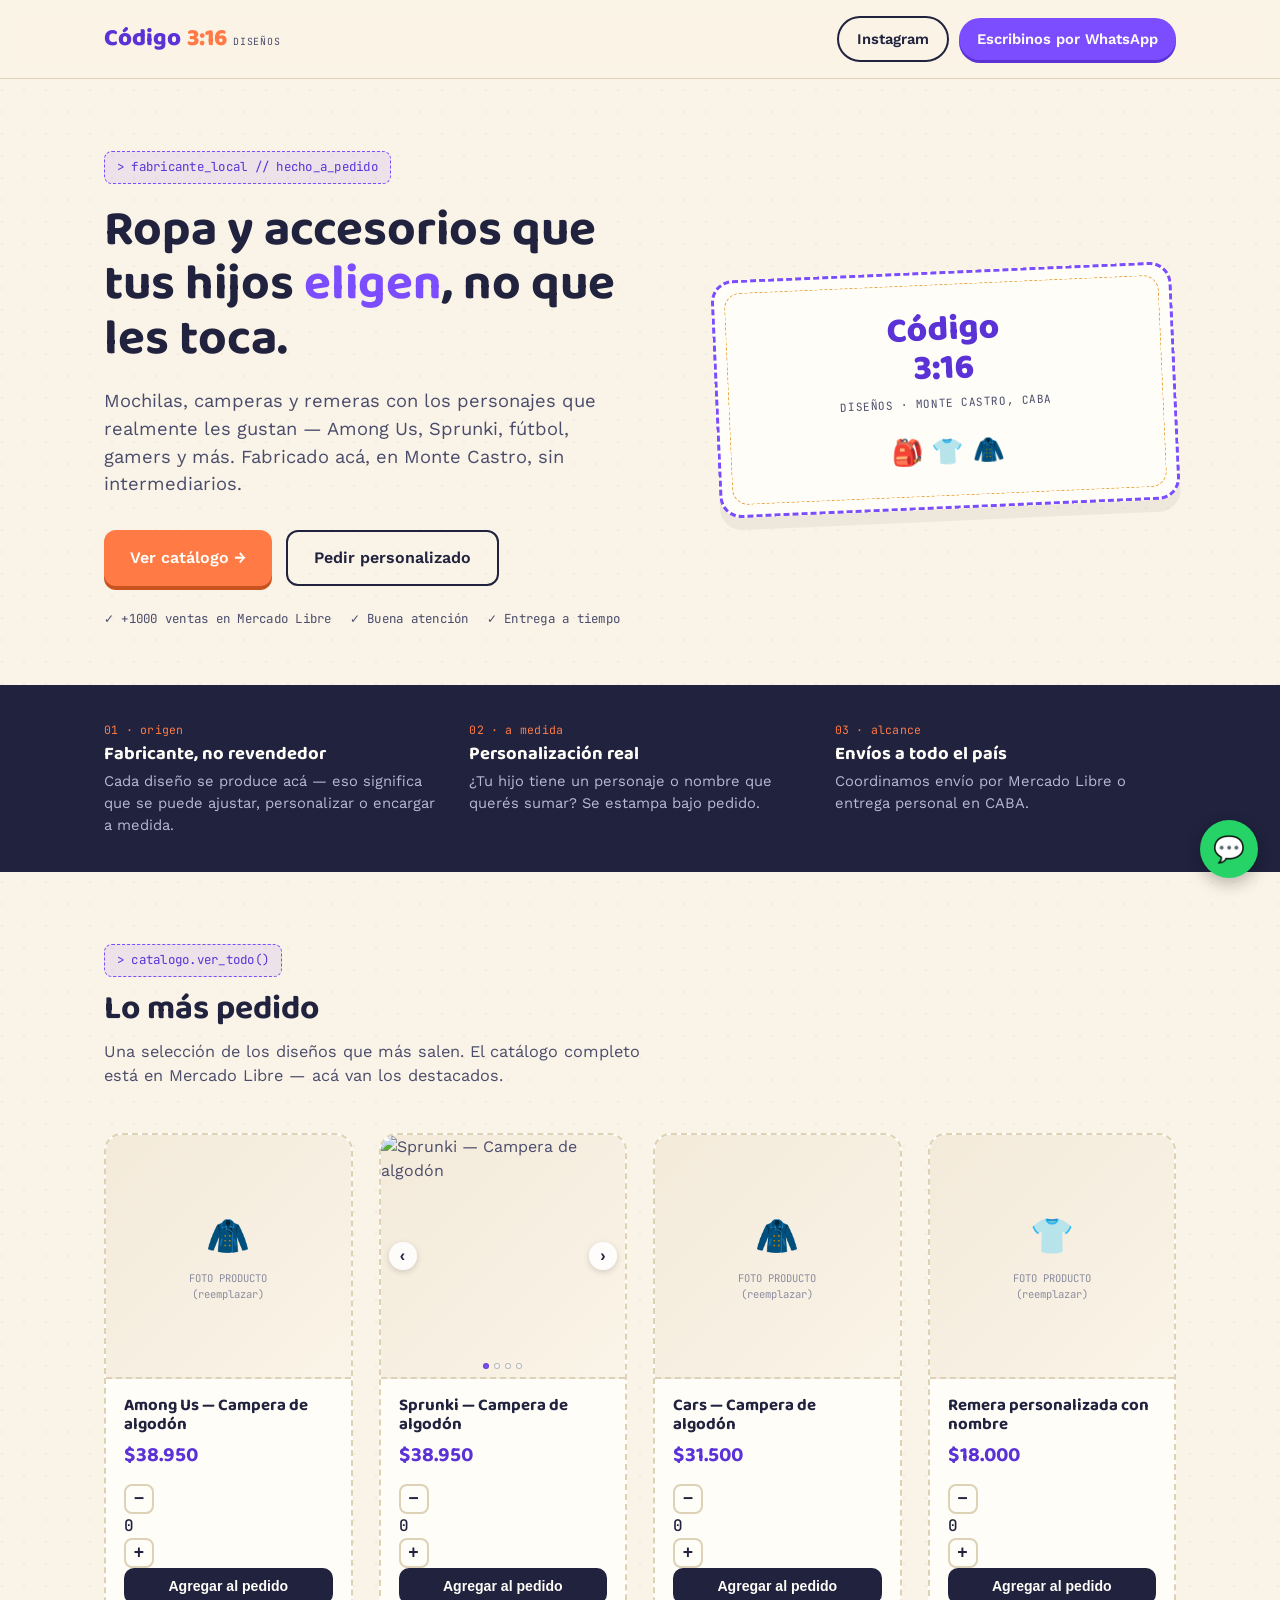
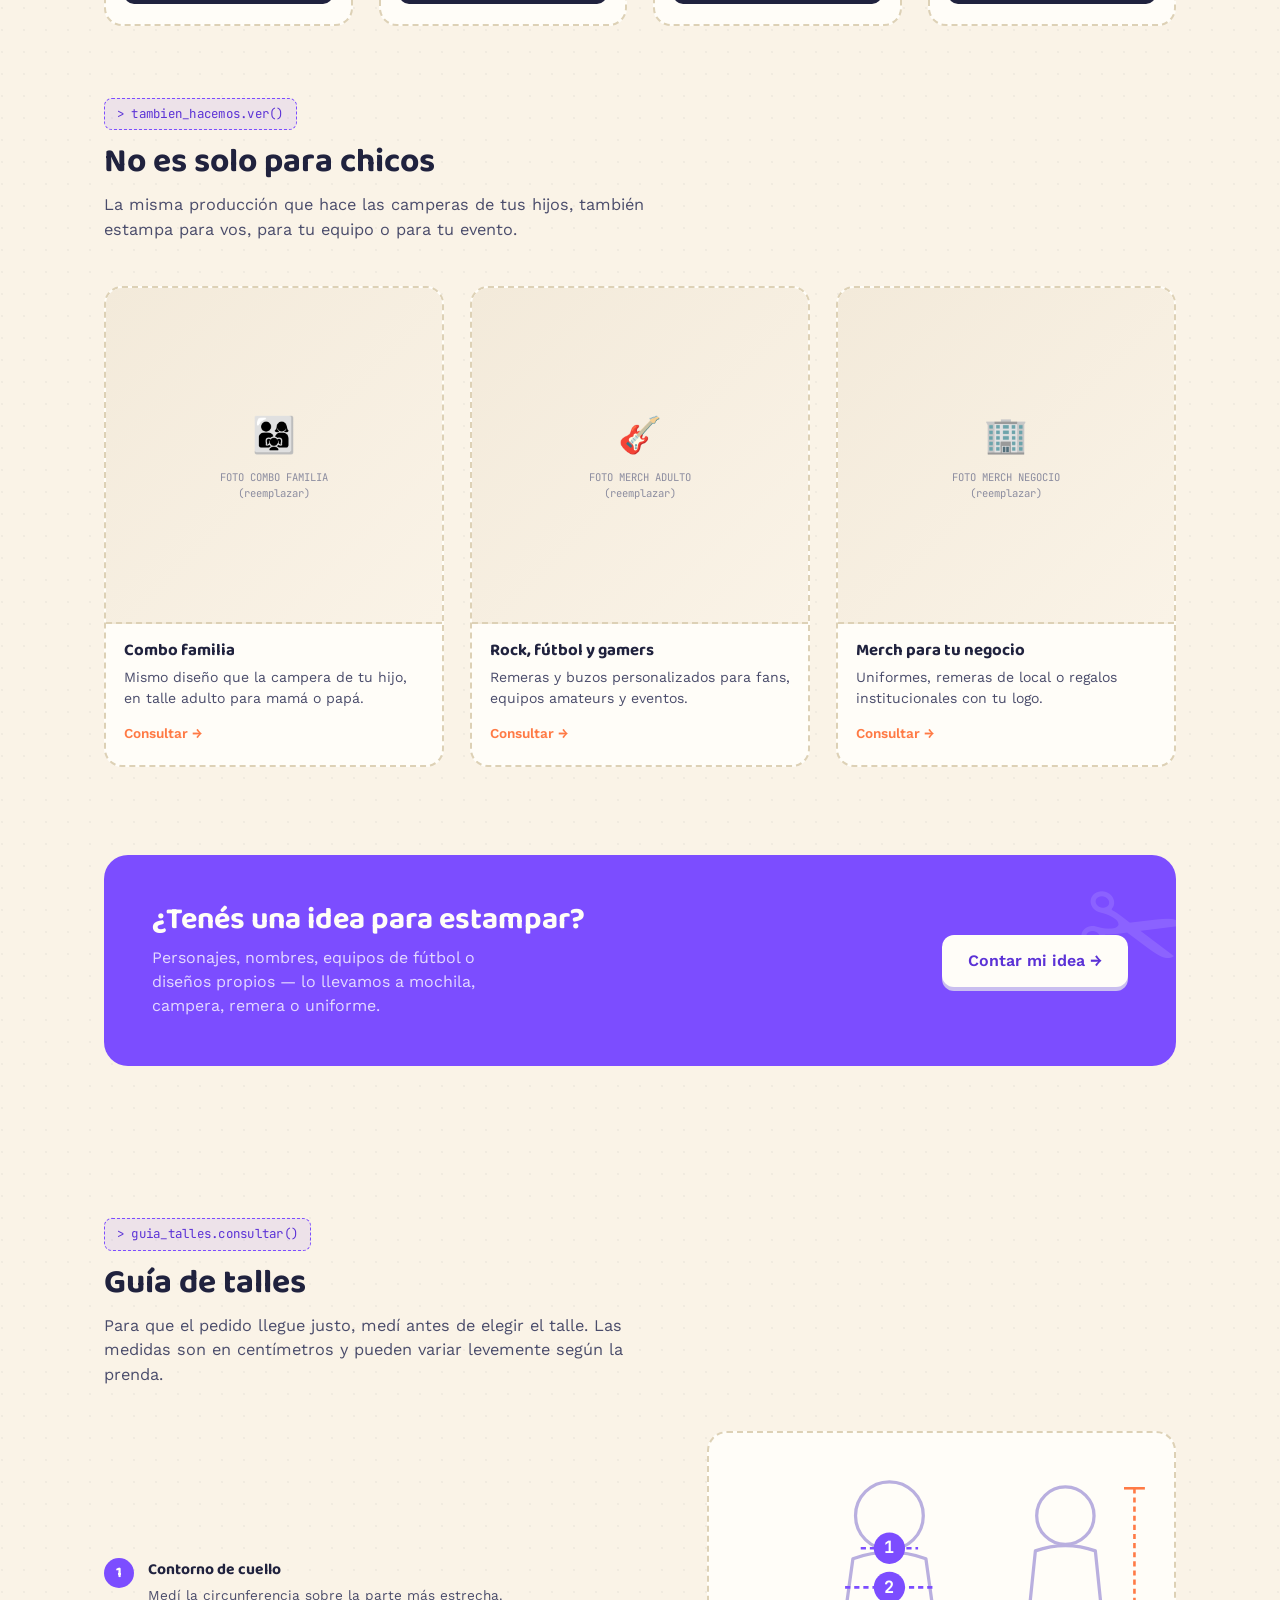
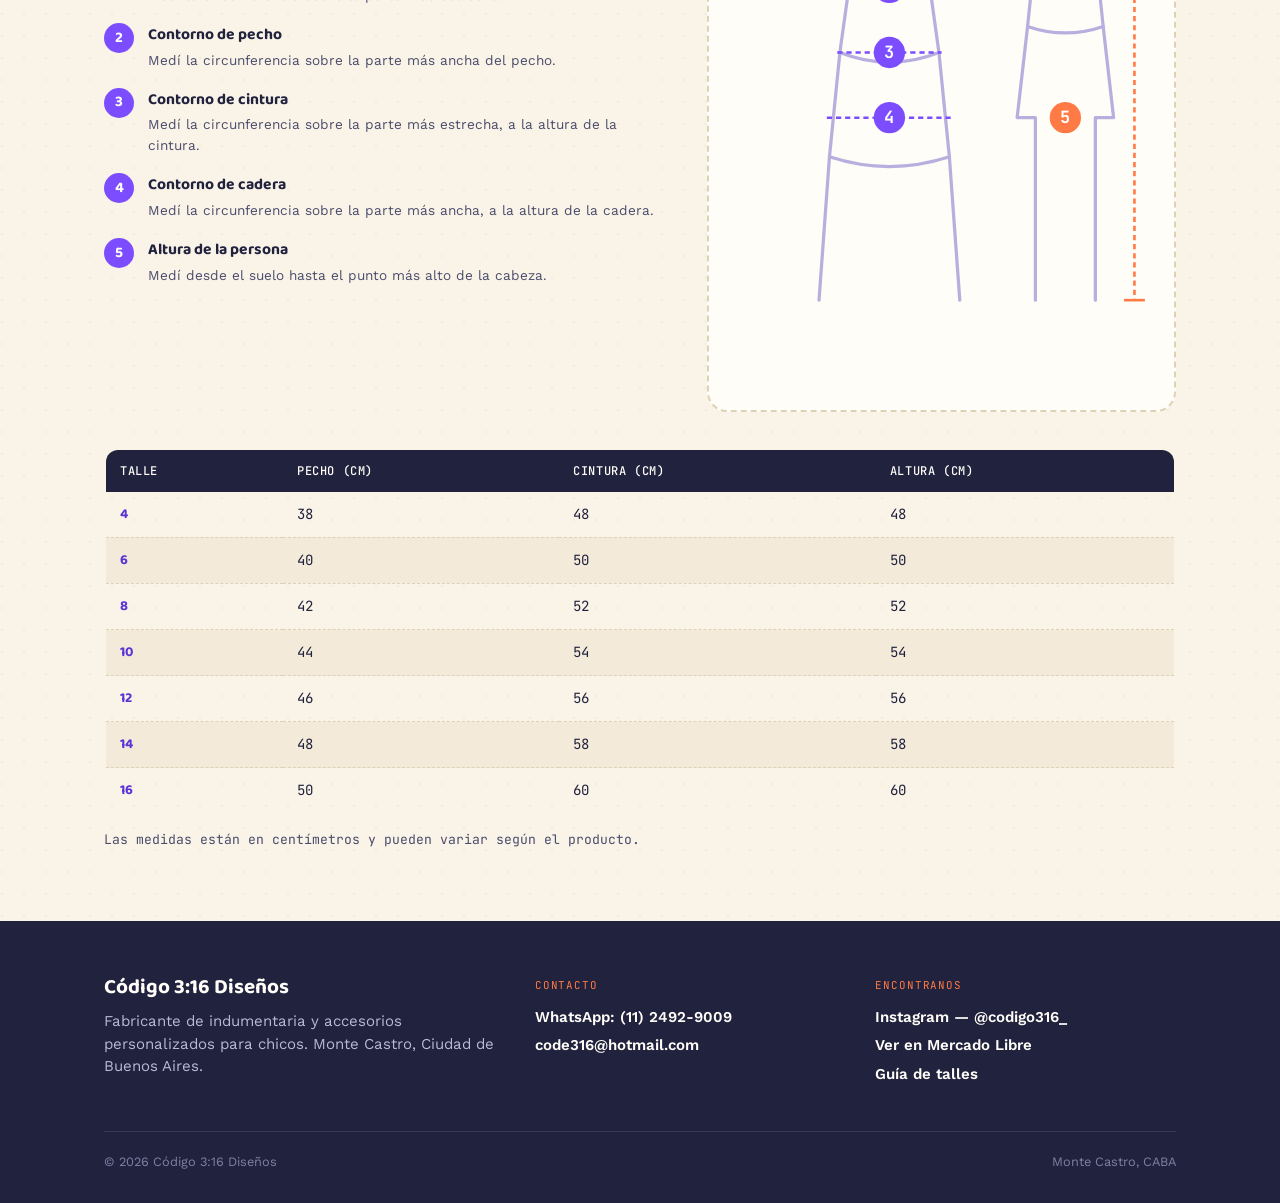
==== index.html @ 22376396 "Rename index.html.html to index.html" ====
<!DOCTYPE html>
<html lang="es-AR">
<head>
<meta charset="UTF-8">
<meta name="viewport" content="width=device-width, initial-scale=1.0">
<title>Código 3:16 — Ropa y accesorios personalizados</title>
<link rel="preconnect" href="https://fonts.googleapis.com">
<link href="https://fonts.googleapis.com/css2?family=Baloo+2:wght@500;600;700;800&family=Work+Sans:wght@400;500;600&family=JetBrains+Mono:wght@400;500&display=swap" rel="stylesheet">
<style>
  :root{
    --canvas:#FAF3E7;
    --canvas-2:#F3EADA;
    --ink:#20223E;
    --ink-soft:#4A4C6B;
    --violet:#7C4DFF;
    --violet-deep:#5B32D6;
    --orange:#FF7A45;
    --thread:#E8A33D;
    --line:#DDD1B6;
    --white:#FFFDF8;
  }
  *{box-sizing:border-box; margin:0; padding:0;}
  html{scroll-behavior:smooth;}
  body{
    background:var(--canvas);
    color:var(--ink);
    font-family:'Work Sans', sans-serif;
    line-height:1.5;
    -webkit-font-smoothing:antialiased;
  }
  .mono{
    font-family:'JetBrains Mono', monospace;
    letter-spacing:0.02em;
  }
  h1,h2,h3{
    font-family:'Baloo 2', sans-serif;
    font-weight:700;
    color:var(--ink);
    line-height:1.1;
  }
  a{color:inherit; text-decoration:none;}
  img{max-width:100%; display:block;}
  .wrap{
    max-width:1120px;
    margin:0 auto;
    padding:0 24px;
  }

  /* subtle canvas texture via layered radial dots */
  body{
    background-image:
      radial-gradient(circle at 2px 2px, rgba(32,34,62,0.045) 1px, transparent 0);
    background-size: 22px 22px;
  }

  /* ---------- NAV ---------- */
  header{
    position:sticky; top:0; z-index:50;
    background:rgba(250,243,231,0.92);
    backdrop-filter:blur(6px);
    border-bottom:1px solid var(--line);
  }
  nav.wrap{
    display:flex; align-items:center; justify-content:space-between;
    padding-top:16px; padding-bottom:16px;
  }
  .logo{
    font-family:'Baloo 2', sans-serif;
    font-weight:800;
    font-size:1.5rem;
    color:var(--violet-deep);
    display:flex; align-items:baseline; gap:6px;
  }
  .logo span.tag{
    font-family:'JetBrains Mono', monospace;
    font-weight:400;
    font-size:0.62rem;
    color:var(--ink-soft);
    letter-spacing:0.08em;
    text-transform:uppercase;
  }
  .nav-cta{
    background:var(--violet);
    color:var(--white);
    padding:10px 18px;
    border-radius:999px;
    font-weight:600;
    font-size:0.92rem;
    white-space:nowrap;
    box-shadow:0 3px 0 var(--violet-deep);
    transition:transform .15s ease;
  }
  .nav-cta:hover{transform:translateY(-1px);}

  /* ---------- HERO ---------- */
  .hero{
    padding:72px 0 56px;
    position:relative;
    overflow:hidden;
  }
  .hero-grid{
    display:grid;
    grid-template-columns:1.1fr 0.9fr;
    gap:48px;
    align-items:center;
  }
  .eyebrow{
    display:inline-block;
    font-family:'JetBrains Mono', monospace;
    font-size:0.78rem;
    color:var(--violet-deep);
    background:rgba(124,77,255,0.1);
    border:1px dashed var(--violet);
    padding:6px 12px;
    border-radius:8px;
    margin-bottom:20px;
  }
  .hero h1{
    font-size:3.1rem;
    margin-bottom:20px;
  }
  .hero h1 em{
    font-style:normal;
    color:var(--violet);
    position:relative;
  }
  .hero p.lead{
    font-size:1.15rem;
    color:var(--ink-soft);
    max-width:46ch;
    margin-bottom:32px;
  }
  .btn-row{display:flex; gap:14px; flex-wrap:wrap;}
  .btn{
    padding:14px 26px;
    border-radius:12px;
    font-weight:600;
    font-size:1rem;
    display:inline-flex;
    align-items:center;
    gap:8px;
    transition:transform .15s ease, box-shadow .15s ease;
  }
  .btn-primary{
    background:var(--orange);
    color:var(--white);
    box-shadow:0 4px 0 #C9531F;
  }
  .btn-primary:hover{transform:translateY(-2px);}
  .btn-secondary{
    background:transparent;
    color:var(--ink);
    border:2px solid var(--ink);
  }
  .btn-secondary:hover{background:var(--ink); color:var(--white);}

  /* hero patch visual */
  .hero-patch{
    background:var(--white);
    border-radius:22px;
    border:3px dashed var(--violet);
    padding:36px;
    transform:rotate(-2.5deg);
    box-shadow:0 12px 0 rgba(32,34,62,0.06);
    position:relative;
  }
  .hero-patch::before{
    content:"";
    position:absolute; inset:10px;
    border:1.5px dashed var(--thread);
    border-radius:16px;
    pointer-events:none;
  }
  .hero-patch .stamp{
    font-family:'Baloo 2', sans-serif;
    font-weight:800;
    font-size:2.2rem;
    text-align:center;
    color:var(--violet-deep);
    line-height:1.1;
  }
  .hero-patch .stamp small{
    display:block;
    font-family:'JetBrains Mono', monospace;
    font-weight:400;
    font-size:0.7rem;
    color:var(--ink-soft);
    margin-top:10px;
    letter-spacing:0.05em;
  }
  .hero-patch .icons{
    display:flex; justify-content:center; gap:14px;
    margin-top:22px; font-size:1.6rem;
  }

  /* ---------- DIFERENCIALES ---------- */
  .strip{
    background:var(--ink);
    color:var(--canvas);
    padding:36px 0;
  }
  .strip .wrap{
    display:grid;
    grid-template-columns:repeat(3,1fr);
    gap:24px;
  }
  .strip-item{text-align:left;}
  .strip-item .mono{
    color:var(--orange);
    font-size:0.72rem;
    display:block;
    margin-bottom:6px;
  }
  .strip-item h3{
    font-size:1.15rem;
    color:var(--white);
    margin-bottom:6px;
  }
  .strip-item p{
    color:#B9BAD4;
    font-size:0.92rem;
  }

  /* ---------- CATALOGO ---------- */
  .catalog{padding:72px 0;}
  .section-head{
    max-width:56ch;
    margin-bottom:44px;
  }
  .section-head .eyebrow{margin-bottom:14px;}
  .section-head h2{font-size:2.1rem; margin-bottom:12px;}
  .section-head p{color:var(--ink-soft); font-size:1.02rem;}

  .grid{
    display:grid;
    grid-template-columns:repeat(4, 1fr);
    gap:26px;
  }
  .patch-card{
    background:var(--white);
    border-radius:18px;
    border:2px dashed var(--line);
    overflow:hidden;
    transition:transform .2s ease, border-color .2s ease;
    position:relative;
  }
  .patch-card:hover{
    transform:translateY(-4px) rotate(-1deg);
    border-color:var(--violet);
  }
  .patch-img{
    aspect-ratio:1/1;
    background:linear-gradient(135deg, var(--canvas-2), var(--canvas));
    display:flex; align-items:center; justify-content:center;
    flex-direction:column;
    gap:8px;
    color:var(--ink-soft);
    border-bottom:2px dashed var(--line);
    position:relative;
    overflow:hidden;
  }
  .patch-img .patch-photo{
    width:100%; height:100%;
    object-fit:cover;
    display:block;
  }
  .gal-arrow{
    position:absolute;
    top:50%; transform:translateY(-50%);
    width:28px; height:28px;
    border-radius:50%;
    background:rgba(255,255,255,0.85);
    border:none;
    color:var(--ink);
    font-size:1rem;
    font-weight:700;
    display:flex; align-items:center; justify-content:center;
    cursor:pointer;
    box-shadow:0 2px 6px rgba(0,0,0,0.15);
  }
  .gal-arrow:hover{background:var(--white);}
  .gal-prev{left:8px;}
  .gal-next{right:8px;}
  .gal-dots{
    position:absolute;
    bottom:8px; left:0; right:0;
    display:flex; justify-content:center; gap:5px;
  }
  .gal-dot{
    width:6px; height:6px;
    border-radius:50%;
    background:rgba(255,255,255,0.6);
    border:1px solid rgba(32,34,62,0.3);
  }
  .gal-dot.active{background:var(--violet);}
  .patch-img .ph-icon{font-size:2.2rem;}
  .patch-img .ph-label{
    font-family:'JetBrains Mono', monospace;
    font-size:0.66rem;
    text-align:center;
    padding:0 16px;
    color:#8B8C9F;
  }
  .patch-body{padding:18px 18px 20px;}
  .patch-body h3{font-size:1.05rem; margin-bottom:6px;}
  .patch-price{
    font-family:'Baloo 2', sans-serif;
    font-weight:700;
    font-size:1.3rem;
    color:var(--violet-deep);
    margin-bottom:12px;
  }
  .patch-cta{
    display:inline-flex;
    align-items:center;
    gap:6px;
    font-size:0.85rem;
    font-weight:600;
    color:var(--orange);
  }
  .patch-cta:hover{text-decoration:underline;}

  /* ---------- PERSONALIZACION CTA ---------- */
  .custom-banner{
    background:var(--violet);
    color:var(--white);
    border-radius:24px;
    padding:48px;
    margin:16px 0 80px;
    display:flex;
    align-items:center;
    justify-content:space-between;
    gap:32px;
    flex-wrap:wrap;
    position:relative;
    overflow:hidden;
  }
  .custom-banner::after{
    content:"✂";
    position:absolute;
    right:-10px; top:-20px;
    font-size:8rem;
    opacity:0.12;
    transform:rotate(15deg);
    pointer-events:none;
    z-index:0;
  }
  .custom-banner h2{color:var(--white); font-size:1.9rem; max-width:26ch;}
  .custom-banner p{color:#E4D9FF; margin-top:10px; max-width:38ch;}
  .custom-banner .btn-primary{
    background:var(--white);
    color:var(--violet-deep);
    box-shadow:0 4px 0 #C9BEEF;
  }

  /* ---------- FOOTER / CONTACTO ---------- */
  footer{
    background:var(--ink);
    color:var(--canvas);
    padding:56px 0 32px;
  }
  .foot-grid{
    display:grid;
    grid-template-columns:1.3fr 1fr 1fr;
    gap:40px;
    margin-bottom:40px;
  }
  footer h3{color:var(--white); font-size:1.3rem; margin-bottom:10px;}
  footer p{color:#B9BAD4; font-size:0.94rem; margin-bottom:6px;}
  footer .foot-label{
    font-family:'JetBrains Mono', monospace;
    font-size:0.68rem;
    color:var(--orange);
    text-transform:uppercase;
    letter-spacing:0.08em;
    margin-bottom:12px;
    display:block;
  }
  footer a.link{color:var(--white); font-weight:600;}
  footer a.link:hover{color:var(--orange);}
  .foot-bottom{
    border-top:1px solid #383A5C;
    padding-top:20px;
    font-size:0.8rem;
    color:#7F81A3;
    display:flex;
    justify-content:space-between;
    flex-wrap:wrap;
    gap:8px;
  }

  /* floating WhatsApp button */
  .float-wa{
    position:fixed;
    bottom:22px; right:22px;
    background:#25D366;
    color:white;
    width:58px; height:58px;
    border-radius:50%;
    display:flex; align-items:center; justify-content:center;
    font-size:1.6rem;
    box-shadow:0 6px 16px rgba(0,0,0,0.25);
    z-index:60;
    transition:transform .15s ease;
  }
  .float-wa:hover{transform:scale(1.08);}

  /* ---------- GUIA DE TALLES ---------- */
  .size-guide-grid{
    display:grid;
    grid-template-columns:1.2fr 1fr;
    gap:40px;
    align-items:center;
    margin-bottom:36px;
  }
  .size-steps{
    display:flex;
    flex-direction:column;
    gap:18px;
  }
  .size-step{display:flex; gap:14px; align-items:flex-start; text-align:left;}
  .size-step .num{
    flex:0 0 30px;
    width:30px; height:30px;
    border-radius:50%;
    background:var(--violet);
    color:var(--white);
    font-family:'Baloo 2', sans-serif;
    font-weight:700;
    display:flex; align-items:center; justify-content:center;
    font-size:0.95rem;
  }
  .size-step h4{
    font-family:'Baloo 2', sans-serif;
    font-size:0.98rem;
    margin-bottom:3px;
    color:var(--ink);
  }
  .size-step p{
    font-size:0.85rem;
    color:var(--ink-soft);
  }
  .size-diagram{
    background:var(--white);
    border:2px dashed var(--line);
    border-radius:20px;
    padding:24px;
  }
  .size-diagram svg{width:100%; height:auto;}
  table.size-table{
    width:100%;
    border-collapse:collapse;
    border-radius:14px;
    overflow:hidden;
    border:2px dashed var(--line);
    font-family:'JetBrains Mono', monospace;
    font-size:0.88rem;
  }
  table.size-table th{
    text-align:left;
    background:var(--ink);
    color:var(--white);
    font-family:'JetBrains Mono', monospace;
    font-weight:500;
    font-size:0.75rem;
    text-transform:uppercase;
    letter-spacing:0.05em;
    padding:12px 14px;
  }
  table.size-table td{
    padding:12px 14px;
    border-bottom:1px dashed var(--line);
    color:var(--ink);
  }
  table.size-table tr:nth-child(even) td{
    background:var(--canvas-2);
  }
  table.size-table td:first-child{
    font-family:'Baloo 2', sans-serif;
    font-weight:700;
    color:var(--violet-deep);
  }
  .size-note{
    font-size:0.82rem;
    color:var(--ink-soft);
    margin-top:14px;
    font-family:'JetBrains Mono', monospace;
  }
  @media (max-width:860px){
    .size-guide-grid{grid-template-columns:1fr; gap:28px;}
    .size-diagram{max-width:320px; margin:0 auto;}
  }
  @media (max-width:480px){
    table.size-table{font-size:0.78rem;}
    table.size-table th, table.size-table td{padding:9px 6px;}
  }
  @media (max-width:860px){
    .hero-grid{grid-template-columns:1fr;}
    .hero h1{font-size:2.3rem;}
    .strip .wrap{grid-template-columns:1fr; gap:20px;}
    .grid{grid-template-columns:repeat(2,1fr);}
    .foot-grid{grid-template-columns:1fr; gap:28px;}
    .custom-banner{padding:32px;}
    .custom-banner h2{font-size:1.5rem;}
  }
  @media (max-width:480px){
    .grid{grid-template-columns:1fr 1fr; gap:14px;}
    .hero{padding:48px 0 40px;}
    .hero h1{font-size:1.9rem;}
    .nav-cta{padding:9px 14px; font-size:0.82rem;}
  }

  @media (prefers-reduced-motion: reduce){
    *{transition:none !important;}
  }
    outline:3px solid var(--orange);
    outline-offset:2px;
  }

  /* ---------- CARRITO ---------- */
  .patch-qty{
    display:flex; align-items:center; gap:10px;
    margin-bottom:12px;
  }
  .qty-btn{
    width:30px; height:30px;
    border-radius:8px;
    border:2px solid var(--line);
    background:var(--white);
    font-size:1.1rem;
    font-weight:700;
    color:var(--ink);
    display:flex; align-items:center; justify-content:center;
    cursor:pointer;
  }
  .qty-btn:hover{border-color:var(--violet); color:var(--violet-deep);}
  .qty-val{
    font-family:'JetBrains Mono', monospace;
    font-weight:500;
    min-width:18px;
    text-align:center;
  }
  .add-btn{
    width:100%;
    padding:10px;
    border-radius:10px;
    background:var(--ink);
    color:var(--white);
    font-weight:600;
    font-size:0.88rem;
    border:none;
    cursor:pointer;
    transition:background .15s ease;
  }
  .add-btn:hover{background:var(--violet-deep);}
  .add-btn.added{background:#2FA84F;}

  .cart-bar{
    position:fixed;
    left:0; right:0; bottom:0;
    background:var(--ink);
    color:var(--white);
    padding:14px 20px;
    display:none;
    align-items:center;
    justify-content:space-between;
    gap:16px;
    z-index:70;
    box-shadow:0 -6px 20px rgba(0,0,0,0.2);
  }
  .cart-bar.visible{display:flex;}
  .cart-bar .cart-info{
    font-size:0.92rem;
  }
  .cart-bar .cart-info strong{
    font-family:'Baloo 2', sans-serif;
    color:var(--orange);
    font-size:1.05rem;
  }
  .cart-bar .cart-actions{
    display:flex; gap:10px; align-items:center;
  }
  .cart-clear{
    color:#9799BD;
    font-size:0.82rem;
    cursor:pointer;
    background:none; border:none;
  }
  .cart-clear:hover{color:var(--white);}
  .cart-send{
    background:#25D366;
    color:white;
    padding:11px 20px;
    border-radius:10px;
    font-weight:600;
    font-size:0.92rem;
    border:none;
    cursor:pointer;
    display:flex; align-items:center; gap:8px;
  }
  .cart-send:hover{background:#1FB855;}

  @media (max-width:480px){
    .cart-bar{flex-direction:column; align-items:stretch; gap:10px;}
    .cart-bar .cart-actions{justify-content:space-between;}
  }
</style>
</head>
<body>

<header>
  <nav class="wrap">
    <div class="logo">Código <span style="color:var(--orange)">3:16</span> <span class="tag">diseños</span></div>
    <div style="display:flex;gap:10px;align-items:center;">
      <a href="https://www.instagram.com/codigo316_" target="_blank" rel="noopener" class="nav-cta" style="background:transparent;color:var(--ink);border:2px solid var(--ink);box-shadow:none;">Instagram</a>
      <a href="#contacto" class="nav-cta">Escribinos por WhatsApp</a>
    </div>
  </nav>
</header>

<section class="hero">
  <div class="wrap hero-grid">
    <div>
      <span class="eyebrow mono">&gt; fabricante_local // hecho_a_pedido</span>
      <h1>Ropa y accesorios que tus hijos <em>eligen</em>, no que les toca.</h1>
      <p class="lead">Mochilas, camperas y remeras con los personajes que realmente les gustan — Among Us, Sprunki, fútbol, gamers y más. Fabricado acá, en Monte Castro, sin intermediarios.</p>
      <div class="btn-row">
        <a href="#catalogo" class="btn btn-primary">Ver catálogo →</a>
        <a href="#contacto" class="btn btn-secondary">Pedir personalizado</a>
      </div>
      <div style="margin-top:24px;display:flex;gap:18px;flex-wrap:wrap;align-items:center;">
        <span class="mono" style="font-size:0.78rem;color:var(--ink-soft);">✓ +1000 ventas en Mercado Libre</span>
        <span class="mono" style="font-size:0.78rem;color:var(--ink-soft);">✓ Buena atención</span>
        <span class="mono" style="font-size:0.78rem;color:var(--ink-soft);">✓ Entrega a tiempo</span>
      </div>
    </div>
    <div class="hero-patch">
      <div class="stamp">
        Código<br>3:16
        <small>DISEÑOS · MONTE CASTRO, CABA</small>
      </div>
      <div class="icons">🎒 👕 🧥</div>
    </div>
  </div>
</section>

<div class="strip">
  <div class="wrap">
    <div class="strip-item">
      <span class="mono">01 · origen</span>
      <h3>Fabricante, no revendedor</h3>
      <p>Cada diseño se produce acá — eso significa que se puede ajustar, personalizar o encargar a medida.</p>
    </div>
    <div class="strip-item">
      <span class="mono">02 · a medida</span>
      <h3>Personalización real</h3>
      <p>¿Tu hijo tiene un personaje o nombre que querés sumar? Se estampa bajo pedido.</p>
    </div>
    <div class="strip-item">
      <span class="mono">03 · alcance</span>
      <h3>Envíos a todo el país</h3>
      <p>Coordinamos envío por Mercado Libre o entrega personal en CABA.</p>
    </div>
  </div>
</div>

<section class="catalog" id="catalogo">
  <div class="wrap">
    <div class="section-head">
      <span class="eyebrow mono">&gt; catalogo.ver_todo()</span>
      <h2>Lo más pedido</h2>
      <p>Una selección de los diseños que más salen. El catálogo completo está en Mercado Libre — acá van los destacados.</p>
    </div>

    <div class="grid" id="catalogo-grid">
      <!-- Los productos se generan automáticamente desde la lista PRODUCTOS más abajo -->
    </div>
  </div>
</section>

<section class="catalog" style="padding-top:0;">
  <div class="wrap">
    <div class="section-head">
      <span class="eyebrow mono">&gt; tambien_hacemos.ver()</span>
      <h2>No es solo para chicos</h2>
      <p>La misma producción que hace las camperas de tus hijos, también estampa para vos, para tu equipo o para tu evento.</p>
    </div>

    <div class="grid" style="grid-template-columns:repeat(3,1fr);">
      <div class="patch-card">
        <div class="patch-img">
          <span class="ph-icon">👨‍👩‍👧</span>
          <span class="ph-label">FOTO COMBO FAMILIA<br>(reemplazar)</span>
        </div>
        <div class="patch-body">
          <h3>Combo familia</h3>
          <p style="color:var(--ink-soft);font-size:0.88rem;margin-bottom:12px;">Mismo diseño que la campera de tu hijo, en talle adulto para mamá o papá.</p>
          <a href="#contacto" class="patch-cta">Consultar →</a>
        </div>
      </div>

      <div class="patch-card">
        <div class="patch-img">
          <span class="ph-icon">🎸</span>
          <span class="ph-label">FOTO MERCH ADULTO<br>(reemplazar)</span>
        </div>
        <div class="patch-body">
          <h3>Rock, fútbol y gamers</h3>
          <p style="color:var(--ink-soft);font-size:0.88rem;margin-bottom:12px;">Remeras y buzos personalizados para fans, equipos amateurs y eventos.</p>
          <a href="#contacto" class="patch-cta">Consultar →</a>
        </div>
      </div>

      <div class="patch-card">
        <div class="patch-img">
          <span class="ph-icon">🏢</span>
          <span class="ph-label">FOTO MERCH NEGOCIO<br>(reemplazar)</span>
        </div>
        <div class="patch-body">
          <h3>Merch para tu negocio</h3>
          <p style="color:var(--ink-soft);font-size:0.88rem;margin-bottom:12px;">Uniformes, remeras de local o regalos institucionales con tu logo.</p>
          <a href="#contacto" class="patch-cta">Consultar →</a>
        </div>
      </div>
    </div>
  </div>
</section>

<div class="wrap">
  <div class="custom-banner">
    <div>
      <h2>¿Tenés una idea para estampar?</h2>
      <p>Personajes, nombres, equipos de fútbol o diseños propios — lo llevamos a mochila, campera, remera o uniforme.</p>
    </div>
    <a href="https://wa.me/5491124929009?text=Hola!%20Tengo%20una%20idea%20para%20un%20dise%C3%B1o%20personalizado%2C%20%C2%BFme%20ayudan%3F" target="_blank" rel="noopener" class="btn btn-primary" style="position:relative;z-index:1;">Contar mi idea →</a>
  </div>
</div>

<section class="catalog" id="talles">
  <div class="wrap">
    <div class="section-head">
      <span class="eyebrow mono">&gt; guia_talles.consultar()</span>
      <h2>Guía de talles</h2>
      <p>Para que el pedido llegue justo, medí antes de elegir el talle. Las medidas son en centímetros y pueden variar levemente según la prenda.</p>
    </div>

    <div class="size-guide-grid">
      <div class="size-steps">
        <div class="size-step">
          <div class="num">1</div>
          <div><h4>Contorno de cuello</h4><p>Medí la circunferencia sobre la parte más estrecha.</p></div>
        </div>
        <div class="size-step">
          <div class="num">2</div>
          <div><h4>Contorno de pecho</h4><p>Medí la circunferencia sobre la parte más ancha del pecho.</p></div>
        </div>
        <div class="size-step">
          <div class="num">3</div>
          <div><h4>Contorno de cintura</h4><p>Medí la circunferencia sobre la parte más estrecha, a la altura de la cintura.</p></div>
        </div>
        <div class="size-step">
          <div class="num">4</div>
          <div><h4>Contorno de cadera</h4><p>Medí la circunferencia sobre la parte más ancha, a la altura de la cadera.</p></div>
        </div>
        <div class="size-step">
          <div class="num">5</div>
          <div><h4>Altura de la persona</h4><p>Medí desde el suelo hasta el punto más alto de la cabeza.</p></div>
        </div>
      </div>

      <div class="size-diagram">
        <svg viewBox="0 0 320 400" xmlns="http://www.w3.org/2000/svg" role="img" aria-label="Diagrama de puntos de medición en el cuerpo">
          <!-- figura torso: cuello, pecho, cintura, cadera -->
          <g stroke="#B9AFDF" stroke-width="2.5" fill="none" stroke-linecap="round" stroke-linejoin="round">
            <circle cx="120" cy="45" r="26"/>
            <path d="M92 78 Q120 68 148 78 L158 150 Q120 165 82 150 Z"/>
            <path d="M82 150 L74 230 Q120 245 166 230 L158 150"/>
            <path d="M74 230 L66 340 M166 230 L174 340"/>
          </g>
          <!-- líneas de medición -->
          <line x1="98" y1="70" x2="142" y2="70" stroke="var(--violet)" stroke-width="2" stroke-dasharray="4 3"/>
          <line x1="86" y1="100" x2="154" y2="100" stroke="var(--violet)" stroke-width="2" stroke-dasharray="4 3"/>
          <line x1="80" y1="150" x2="160" y2="150" stroke="var(--violet)" stroke-width="2" stroke-dasharray="4 3"/>
          <line x1="72" y1="200" x2="168" y2="200" stroke="var(--violet)" stroke-width="2" stroke-dasharray="4 3"/>

          <!-- pines numerados -->
          <g font-family="JetBrains Mono, monospace" font-size="13" font-weight="700" fill="#fff" text-anchor="middle">
            <circle cx="120" cy="70" r="12" fill="var(--violet)"/><text x="120" y="74">1</text>
            <circle cx="120" cy="100" r="12" fill="var(--violet)"/><text x="120" y="104">2</text>
            <circle cx="120" cy="150" r="12" fill="var(--violet)"/><text x="120" y="154">3</text>
            <circle cx="120" cy="200" r="12" fill="var(--violet)"/><text x="120" y="204">4</text>
          </g>

          <!-- figura completa para altura -->
          <g stroke="#B9AFDF" stroke-width="2.5" fill="none" stroke-linecap="round" stroke-linejoin="round">
            <circle cx="255" cy="45" r="22"/>
            <path d="M232 72 Q255 64 278 72 L284 130 Q255 140 226 130 Z"/>
            <path d="M226 130 L218 200 L232 200 L232 340 M284 130 L292 200 L278 200 L278 340"/>
          </g>
          <line x1="308" y1="24" x2="308" y2="340" stroke="var(--orange)" stroke-width="2" stroke-dasharray="4 3"/>
          <line x1="300" y1="24" x2="316" y2="24" stroke="var(--orange)" stroke-width="2"/>
          <line x1="300" y1="340" x2="316" y2="340" stroke="var(--orange)" stroke-width="2"/>
          <circle cx="255" cy="200" r="12" fill="var(--orange)"/>
          <text x="255" y="204" font-family="JetBrains Mono, monospace" font-size="13" font-weight="700" fill="#fff" text-anchor="middle">5</text>
        </svg>
      </div>
    </div>

    <table class="size-table">
      <thead>
        <tr>
          <th>Talle</th>
          <th>Pecho (cm)</th>
          <th>Cintura (cm)</th>
          <th>Altura (cm)</th>
        </tr>
      </thead>
      <tbody>
        <tr><td>4</td><td>38</td><td>48</td><td>48</td></tr>
        <tr><td>6</td><td>40</td><td>50</td><td>50</td></tr>
        <tr><td>8</td><td>42</td><td>52</td><td>52</td></tr>
        <tr><td>10</td><td>44</td><td>54</td><td>54</td></tr>
        <tr><td>12</td><td>46</td><td>56</td><td>56</td></tr>
        <tr><td>14</td><td>48</td><td>58</td><td>58</td></tr>
        <tr><td>16</td><td>50</td><td>60</td><td>60</td></tr>
      </tbody>
    </table>
    <p class="size-note">Las medidas están en centímetros y pueden variar según el producto.</p>
  </div>
</section>

<footer id="contacto">
  <div class="wrap">
    <div class="foot-grid">
      <div>
        <h3>Código 3:16 Diseños</h3>
        <p>Fabricante de indumentaria y accesorios personalizados para chicos. Monte Castro, Ciudad de Buenos Aires.</p>
      </div>
      <div>
        <span class="foot-label">Contacto</span>
        <p><a class="link" href="https://wa.me/5491124929009" target="_blank" rel="noopener">WhatsApp: (11) 2492-9009</a></p>
        <p><a class="link" href="mailto:code316@hotmail.com">code316@hotmail.com</a></p>
      </div>
      <div>
        <span class="foot-label">Encontranos</span>
        <p><a class="link" href="https://www.instagram.com/codigo316_" target="_blank" rel="noopener">Instagram — @codigo316_</a></p>
        <p><a class="link" href="https://articulo.mercadolibre.com.ar/MLA-2031436172" target="_blank" rel="noopener">Ver en Mercado Libre</a></p>
        <p><a class="link" href="#talles">Guía de talles</a></p>
      </div>
    </div>
    <div class="foot-bottom">
      <span>© 2026 Código 3:16 Diseños</span>
      <span>Monte Castro, CABA</span>
    </div>
  </div>
</footer>

<a href="https://wa.me/5491124929009" class="float-wa" target="_blank" rel="noopener" aria-label="Escribir por WhatsApp">💬</a>

<div class="cart-bar" id="cart-bar">
  <div class="cart-info" id="cart-info">0 productos — <strong>$0</strong></div>
  <div class="cart-actions">
    <button class="cart-clear" id="cart-clear">Vaciar</button>
    <button class="cart-send" id="cart-send">📲 Enviar pedido por WhatsApp</button>
  </div>
</div>

<script>
/* ============================================================
   CATÁLOGO CONECTADO A GOOGLE SHEETS
   ------------------------------------------------------------
   Los productos NO se editan acá. Se editan en una planilla de
   Google Sheets con estas columnas (en este orden):

     id | nombre | precio | icono | fotos | activo

   - id: texto corto sin espacios, no se repite (ej: cars-remera)
   - nombre: lo que ve el cliente
   - precio: solo el número, sin puntos ni $
   - icono: un emoji (🎒 👕 🧥), se usa solo si no hay fotos
   - fotos: uno o varios links de imagen separados por coma.
     Para varias fotos del mismo producto (frente, dorso, puesta),
     subirlas a un servicio como imgur.com (gratis, sin cuenta) y
     pegar los links separados por coma en esta única celda:
     https://i.imgur.com/foto1.jpg,https://i.imgur.com/foto2.jpg
   - activo: "si" para mostrarlo, "no" para ocultarlo sin borrar la fila

   CÓMO CONECTAR LA PLANILLA (una sola vez):
   1. Crear una Google Sheet con esas 6 columnas y algunas filas.
   2. Archivo → Compartir → Publicar en la web → elegir la hoja
      "Productos" → formato CSV → Publicar.
   3. Copiar el ID de la planilla: es la parte de la URL entre
      "/d/" y "/edit" cuando la tenés abierta.
   4. Pegar ese ID acá abajo, reemplazando "PEGAR_ID_DE_LA_PLANILLA".

   Mientras no se conecte la planilla, se muestran los productos
   de PRODUCTOS_RESPALDO más abajo, para que la página nunca se
   quede vacía.
   ============================================================ */

const SHEET_ID = "PEGAR_ID_DE_LA_PLANILLA";
const SHEET_NOMBRE_HOJA = "Productos";

const NUMERO_WHATSAPP = "5491124929009"; // 👈 cambiar acá si cambia el número de contacto

// Productos que se muestran si la planilla todavía no está conectada
const PRODUCTOS_RESPALDO = [
  { id: "amongus-campera",       nombre: "Among Us — Campera de algodón",   precio: 38950, icono: "🧥", fotos: [] },
  { id: "sprunki-campera",       nombre: "Sprunki — Campera de algodón",    precio: 38950, icono: "🧥",
    fotos: ["images/sprunki-1.jpg","images/sprunki-2.jpg","images/sprunki-3.jpg","images/sprunki-4.jpg"] },
  { id: "cars-campera",          nombre: "Cars — Campera de algodón",       precio: 31500, icono: "🧥", fotos: [] },
  { id: "remera-personalizada",  nombre: "Remera personalizada con nombre", precio: 18000, icono: "👕", fotos: [] },
];

/* ---------- no hace falta tocar nada de acá para abajo ---------- */
let PRODUCTOS = PRODUCTOS_RESPALDO;
const carrito = {};
const fotoIndex = {}; // { id: índice de la foto actual }

function formatearPrecio(n){
  return "$" + n.toLocaleString("es-AR");
}

// parser simple de CSV que respeta campos entre comillas
function parsearCSV(texto){
  const filas = [];
  let fila = [], campo = "", entreComillas = false;
  for(let i = 0; i < texto.length; i++){
    const c = texto[i];
    if(entreComillas){
      if(c === '"' && texto[i+1] === '"'){ campo += '"'; i++; }
      else if(c === '"'){ entreComillas = false; }
      else { campo += c; }
    } else {
      if(c === '"'){ entreComillas = true; }
      else if(c === ','){ fila.push(campo); campo = ""; }
      else if(c === '\n' || c === '\r'){
        if(campo !== "" || fila.length){ fila.push(campo); filas.push(fila); }
        fila = []; campo = "";
        if(c === '\r' && texto[i+1] === '\n') i++;
      } else { campo += c; }
    }
  }
  if(campo !== "" || fila.length){ fila.push(campo); filas.push(fila); }
  return filas.filter(f => f.length && f.some(v => v.trim() !== ""));
}

async function cargarProductosDesdeSheet(){
  if(SHEET_ID === "PEGAR_ID_DE_LA_PLANILLA") return; // todavía no conectada

  try{
    const url = `https://docs.google.com/spreadsheets/d/${SHEET_ID}/gviz/tq?tqx=out:csv&sheet=${encodeURIComponent(SHEET_NOMBRE_HOJA)}`;
    const res = await fetch(url);
    if(!res.ok) throw new Error("No se pudo leer la planilla");
    const texto = await res.text();
    const filas = parsearCSV(texto);
    if(filas.length < 2) return; // sin datos, se queda con el respaldo

    const encabezado = filas[0].map(h => h.trim().toLowerCase());
    const idxId = encabezado.indexOf("id");
    const idxNombre = encabezado.indexOf("nombre");
    const idxPrecio = encabezado.indexOf("precio");
    const idxIcono = encabezado.indexOf("icono");
    const idxFotos = encabezado.indexOf("fotos");
    const idxActivo = encabezado.indexOf("activo");

    const productosPlanilla = filas.slice(1).map(f => ({
      id: (f[idxId] || "").trim(),
      nombre: (f[idxNombre] || "").trim(),
      precio: parseInt((f[idxPrecio] || "0").replace(/[^\d]/g, ""), 10) || 0,
      icono: (f[idxIcono] || "🎁").trim(),
      fotos: idxFotos >= 0 ? (f[idxFotos] || "").split(",").map(u => u.trim()).filter(Boolean) : [],
      activo: (f[idxActivo] || "si").trim().toLowerCase(),
    })).filter(p => p.id && p.nombre && p.activo !== "no");

    if(productosPlanilla.length){
      PRODUCTOS = productosPlanilla;
    }
  } catch(err){
    console.warn("No se pudo conectar con la planilla, se muestran los productos de respaldo.", err);
  }
}

function renderCatalogo(){
  const grid = document.getElementById("catalogo-grid");
  grid.innerHTML = PRODUCTOS.map(p => {
    const tieneFotos = p.fotos && p.fotos.length > 0;
    fotoIndex[p.id] = 0;

    const contenidoImagen = tieneFotos
      ? `
        <img src="${p.fotos[0]}" class="patch-photo" id="img-${p.id}" alt="${p.nombre}">
        ${p.fotos.length > 1 ? `
          <button class="gal-arrow gal-prev" onclick="cambiarFoto('${p.id}', -1)" aria-label="Foto anterior">‹</button>
          <button class="gal-arrow gal-next" onclick="cambiarFoto('${p.id}', 1)" aria-label="Foto siguiente">›</button>
          <div class="gal-dots" id="dots-${p.id}">
            ${p.fotos.map((_, i) => `<span class="gal-dot${i === 0 ? " active" : ""}" id="dot-${p.id}-${i}"></span>`).join("")}
          </div>
        ` : ""}
      `
      : `
        <span class="ph-icon">${p.icono}</span>
        <span class="ph-label">FOTO PRODUCTO<br>(reemplazar)</span>
      `;

    return `
    <div class="patch-card">
      <div class="patch-img">
        ${contenidoImagen}
      </div>
      <div class="patch-body">
        <h3>${p.nombre}</h3>
        <div class="patch-price">${formatearPrecio(p.precio)}</div>
        <div class="patch-qty">
          <button class="qty-btn" onclick="cambiarCantidad('${p.id}', -1)">−</button>
          <span class="qty-val" id="qty-${p.id}">0</span>
          <button class="qty-btn" onclick="cambiarCantidad('${p.id}', 1)">+</button>
        </div>
        <button class="add-btn" id="add-${p.id}" onclick="agregarAlPedido('${p.id}')">Agregar al pedido</button>
      </div>
    </div>
  `;
  }).join("");
}

function cambiarFoto(id, delta){
  const producto = PRODUCTOS.find(p => p.id === id);
  if(!producto || !producto.fotos || producto.fotos.length < 2) return;

  const total = producto.fotos.length;
  const actual = fotoIndex[id] || 0;
  const nuevo = (actual + delta + total) % total;
  fotoIndex[id] = nuevo;

  document.getElementById(`img-${id}`).src = producto.fotos[nuevo];
  for(let i = 0; i < total; i++){
    document.getElementById(`dot-${id}-${i}`).classList.toggle("active", i === nuevo);
  }
}

function cambiarCantidad(id, delta){
  const actual = carrito[id] || 0;
  const nueva = Math.max(0, actual + delta);
  carrito[id] = nueva;
  const el = document.getElementById(`qty-${id}`);
  if(el) el.textContent = nueva;
  actualizarBarra();
}

function agregarAlPedido(id){
  if(!carrito[id] || carrito[id] === 0){
    cambiarCantidad(id, 1);
  }
  const btn = document.getElementById(`add-${id}`);
  btn.textContent = "✓ Agregado";
  btn.classList.add("added");
  setTimeout(() => {
    btn.textContent = "Agregar al pedido";
    btn.classList.remove("added");
  }, 1200);
  actualizarBarra();
}

function actualizarBarra(){
  const bar = document.getElementById("cart-bar");
  const info = document.getElementById("cart-info");
  let cantidadTotal = 0;
  let precioTotal = 0;

  PRODUCTOS.forEach(p => {
    const c = carrito[p.id] || 0;
    cantidadTotal += c;
    precioTotal += c * p.precio;
  });

  if(cantidadTotal > 0){
    bar.classList.add("visible");
    info.innerHTML = `${cantidadTotal} producto${cantidadTotal > 1 ? "s" : ""} — <strong>${formatearPrecio(precioTotal)}</strong>`;
  } else {
    bar.classList.remove("visible");
  }
}

document.getElementById("cart-clear").addEventListener("click", () => {
  Object.keys(carrito).forEach(id => {
    carrito[id] = 0;
    const el = document.getElementById(`qty-${id}`);
    if(el) el.textContent = 0;
  });
  actualizarBarra();
});

document.getElementById("cart-send").addEventListener("click", () => {
  const items = PRODUCTOS.filter(p => (carrito[p.id] || 0) > 0);
  if(items.length === 0) return;

  let mensaje = "Hola! Quiero hacer este pedido:\n\n";
  let total = 0;
  items.forEach(p => {
    const c = carrito[p.id];
    const subtotal = c * p.precio;
    total += subtotal;
    mensaje += `• ${p.nombre} x${c} — ${formatearPrecio(subtotal)}\n`;
  });
  mensaje += `\nTotal: ${formatearPrecio(total)}`;

  const url = `https://wa.me/${NUMERO_WHATSAPP}?text=${encodeURIComponent(mensaje)}`;
  window.open(url, "_blank");
});

(async function iniciar(){
  await cargarProductosDesdeSheet();
  renderCatalogo();
})();
</script>

</body>
</html>
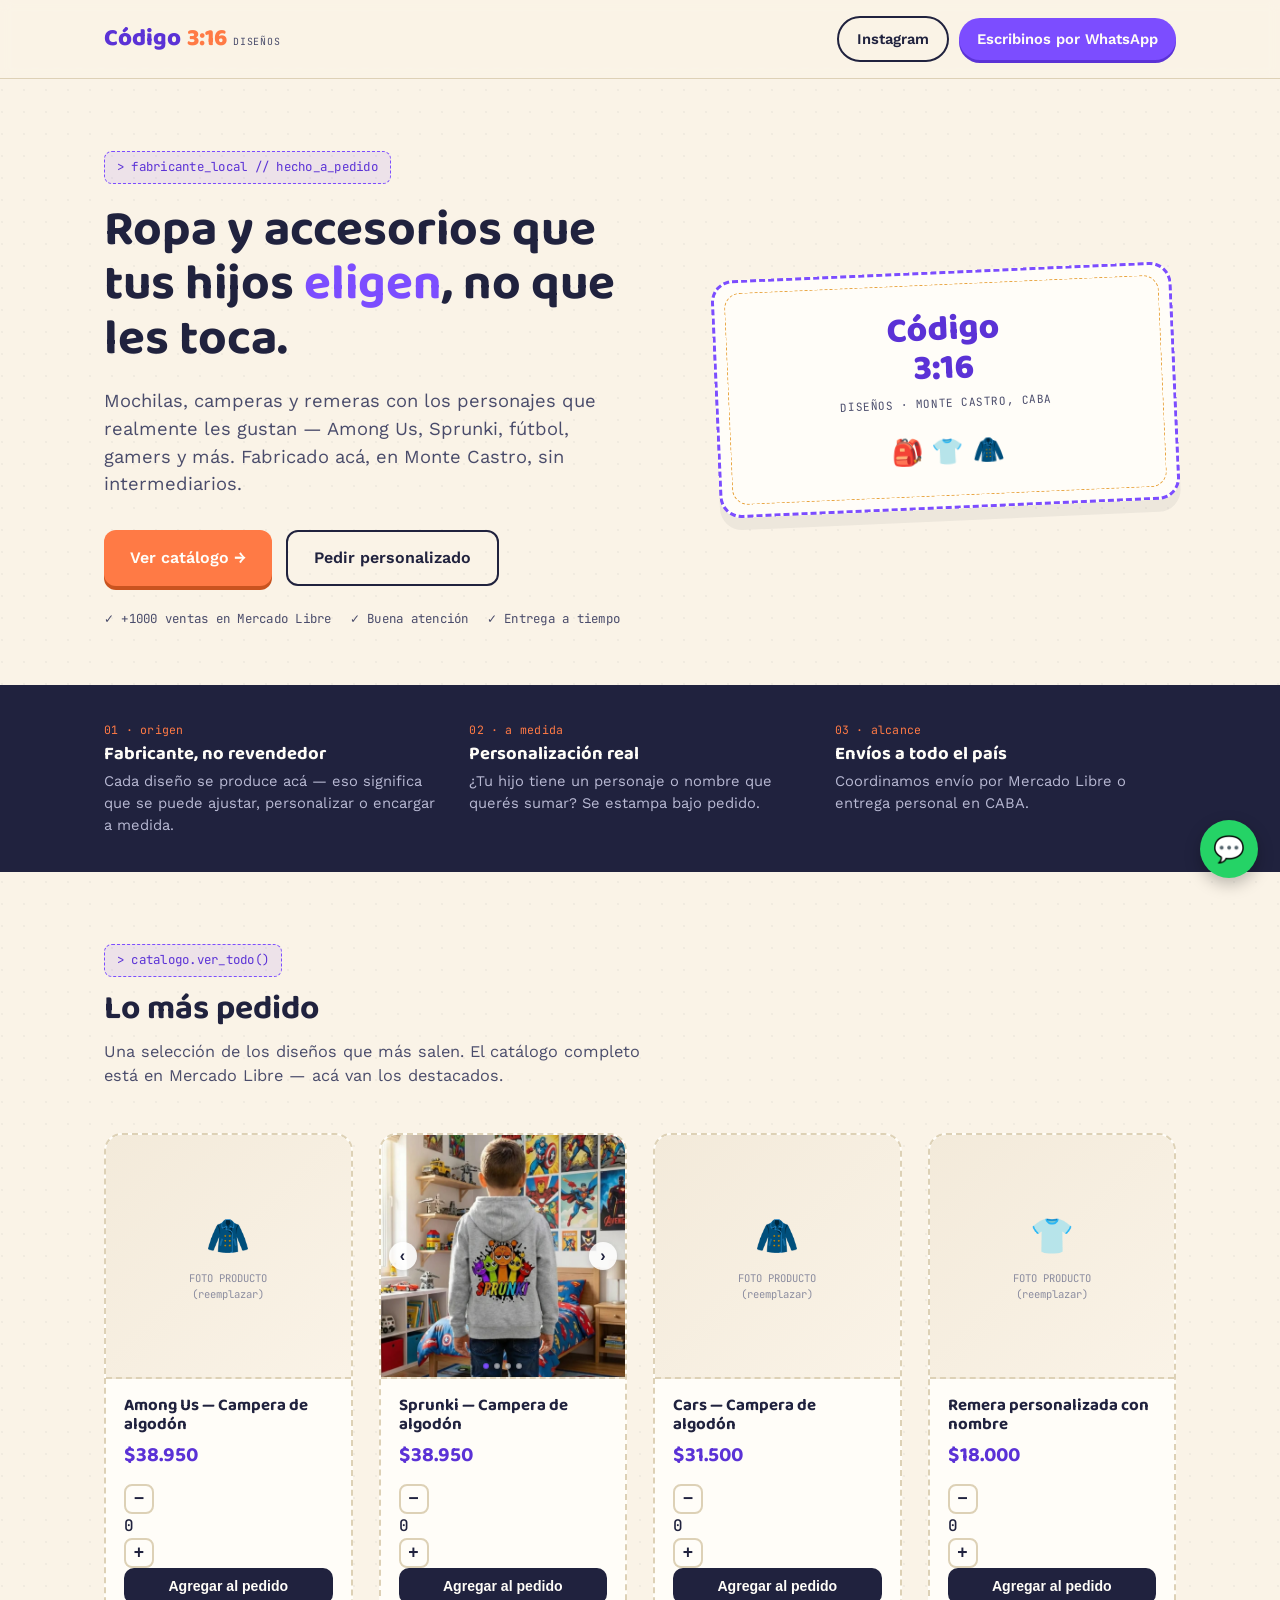
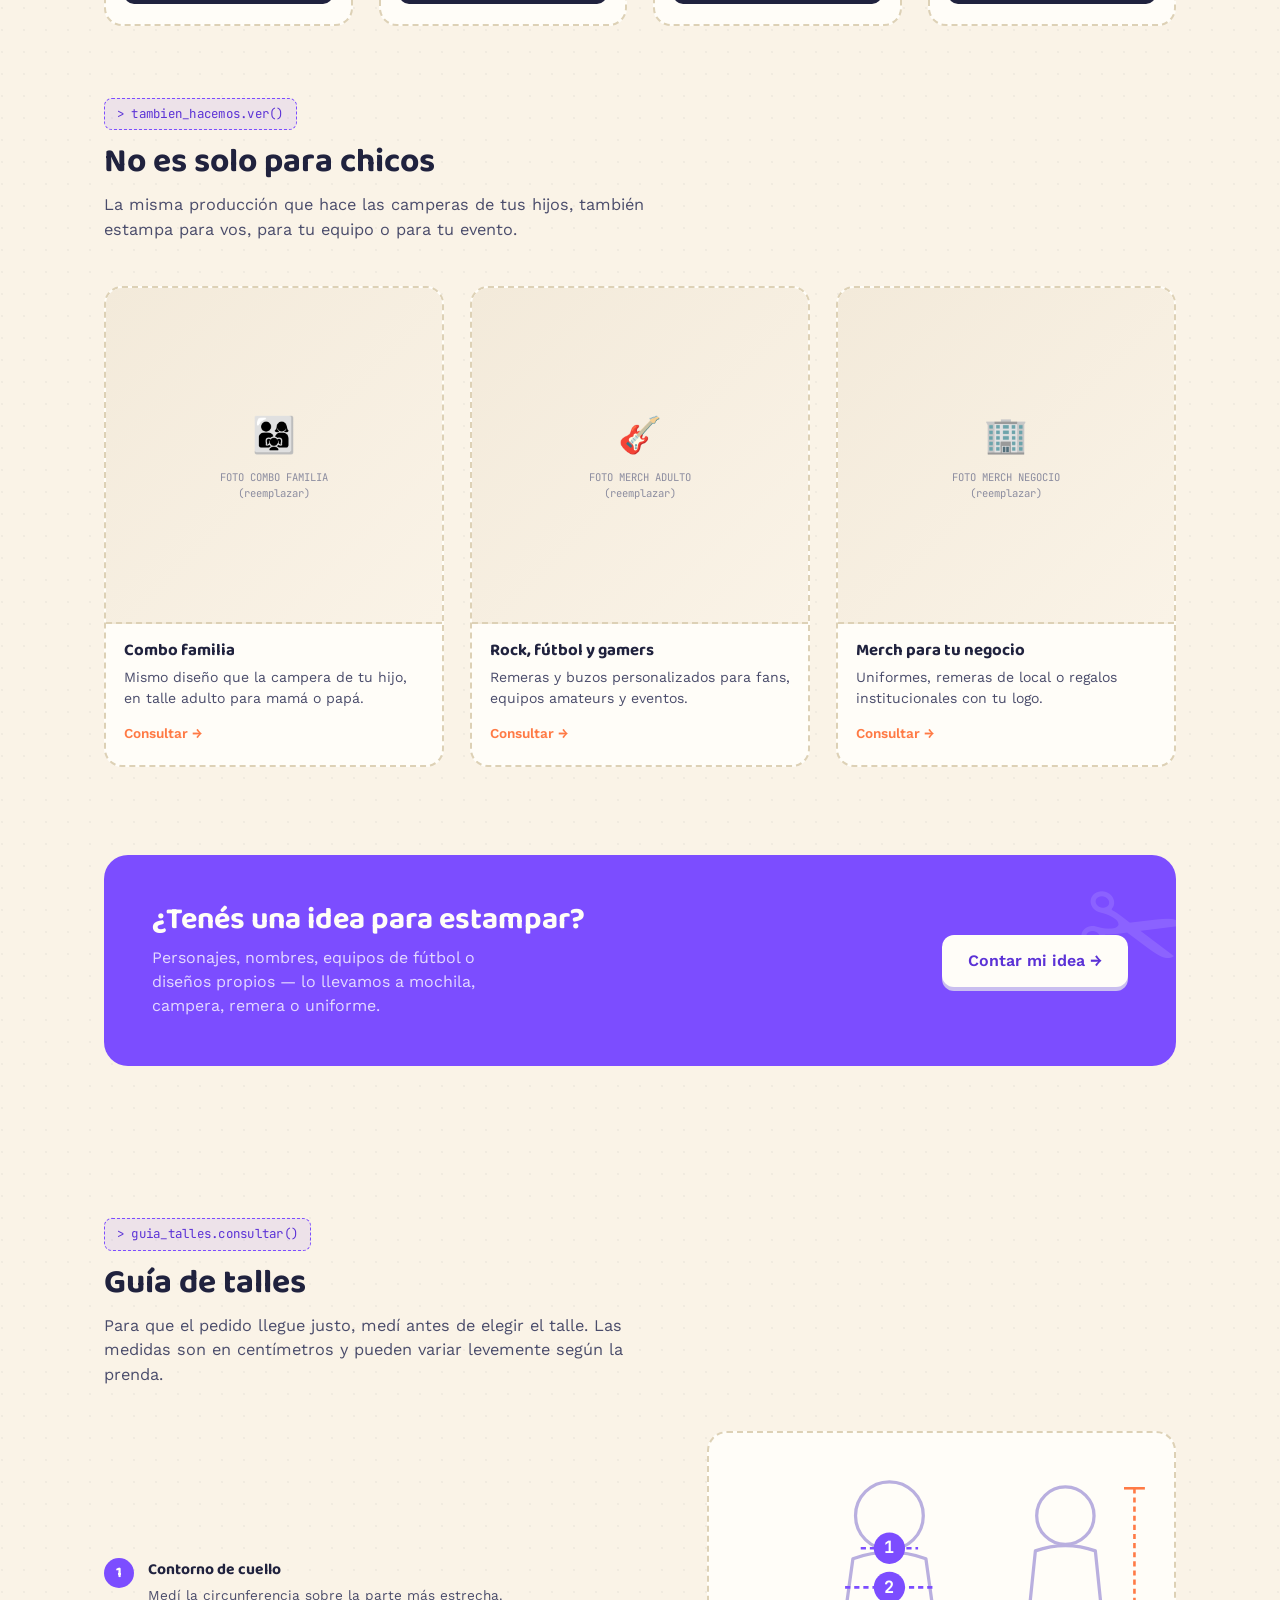
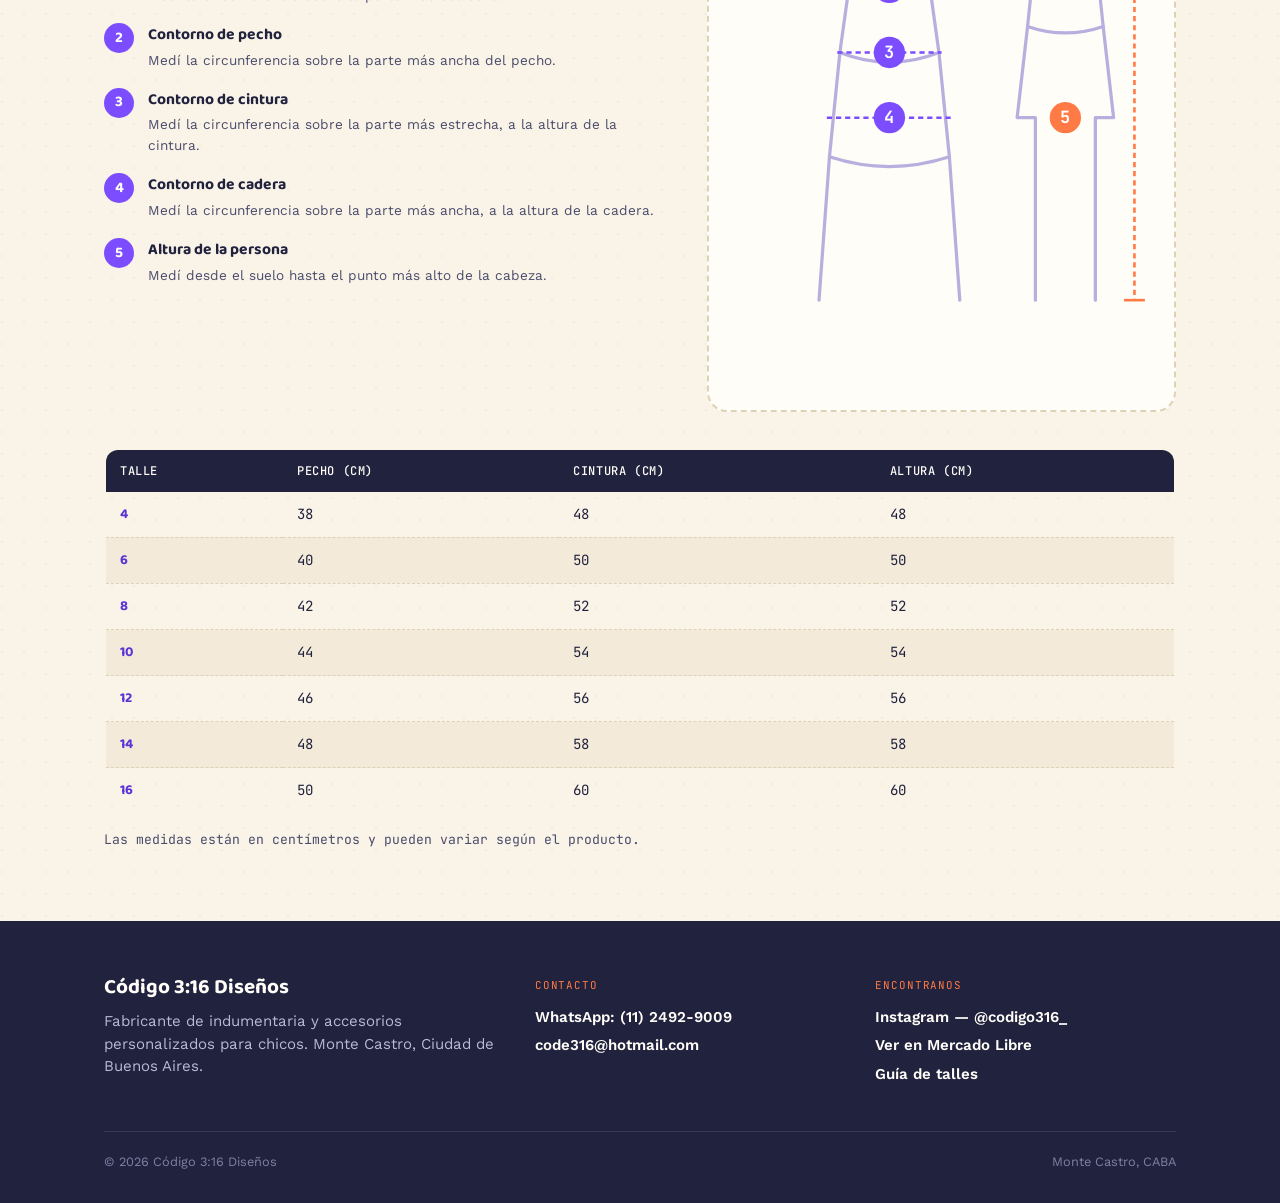
==== commit 2cd1c9a8: "Add files via upload" ====
--- a/index.html
+++ b/index.html
@@ -874,6 +874,9 @@
 
      id | nombre | precio | icono | fotos | activo
 
+   (la columna de precio también puede llamarse "valor", el
+   código acepta cualquiera de los dos nombres)
+
    - id: texto corto sin espacios, no se repite (ej: cars-remera)
    - nombre: lo que ve el cliente
    - precio: solo el número, sin puntos ni $
@@ -886,20 +889,22 @@
    - activo: "si" para mostrarlo, "no" para ocultarlo sin borrar la fila
 
    CÓMO CONECTAR LA PLANILLA (una sola vez):
-   1. Crear una Google Sheet con esas 6 columnas y algunas filas.
+   1. Crear una Google Sheet con esas columnas y algunas filas.
    2. Archivo → Compartir → Publicar en la web → elegir la hoja
-      "Productos" → formato CSV → Publicar.
-   3. Copiar el ID de la planilla: es la parte de la URL entre
-      "/d/" y "/edit" cuando la tenés abierta.
-   4. Pegar ese ID acá abajo, reemplazando "PEGAR_ID_DE_LA_PLANILLA".
+      correspondiente → formato CSV → Publicar.
+   3. Copiar el ID de la planilla (parte de la URL entre "/d/" y
+      "/edit") y el gid de la pestaña (parte de la URL después
+      de "gid=", identifica la pestaña exacta sin depender de
+      cómo se llame).
+   4. Pegar esos dos valores en SHEET_ID y SHEET_GID más abajo.
 
    Mientras no se conecte la planilla, se muestran los productos
    de PRODUCTOS_RESPALDO más abajo, para que la página nunca se
    quede vacía.
    ============================================================ */
 
-const SHEET_ID = "PEGAR_ID_DE_LA_PLANILLA";
-const SHEET_NOMBRE_HOJA = "Productos";
+const SHEET_ID = "15vpC3YvaI25eECMmD-r4Gq-Izj2iRjz61GJ2LiV9hys";
+const SHEET_GID = "963834391"; // identifica la pestaña exacta de la planilla, no depende de su nombre
 
 const NUMERO_WHATSAPP = "5491124929009"; // 👈 cambiar acá si cambia el número de contacto
 
@@ -907,7 +912,7 @@
 const PRODUCTOS_RESPALDO = [
   { id: "amongus-campera",       nombre: "Among Us — Campera de algodón",   precio: 38950, icono: "🧥", fotos: [] },
   { id: "sprunki-campera",       nombre: "Sprunki — Campera de algodón",    precio: 38950, icono: "🧥",
-    fotos: ["images/sprunki-1.jpg","images/sprunki-2.jpg","images/sprunki-3.jpg","images/sprunki-4.jpg"] },
+    fotos: ["imagenes/sprunki-1.jpg","imagenes/sprunki-2.jpg","imagenes/sprunki-3.jpg","imagenes/sprunki-4.jpg"] },
   { id: "cars-campera",          nombre: "Cars — Campera de algodón",       precio: 31500, icono: "🧥", fotos: [] },
   { id: "remera-personalizada",  nombre: "Remera personalizada con nombre", precio: 18000, icono: "👕", fotos: [] },
 ];
@@ -949,7 +954,7 @@
   if(SHEET_ID === "PEGAR_ID_DE_LA_PLANILLA") return; // todavía no conectada
 
   try{
-    const url = `https://docs.google.com/spreadsheets/d/${SHEET_ID}/gviz/tq?tqx=out:csv&sheet=${encodeURIComponent(SHEET_NOMBRE_HOJA)}`;
+    const url = `https://docs.google.com/spreadsheets/d/${SHEET_ID}/gviz/tq?tqx=out:csv&gid=${SHEET_GID}`;
     const res = await fetch(url);
     if(!res.ok) throw new Error("No se pudo leer la planilla");
     const texto = await res.text();
@@ -959,7 +964,7 @@
     const encabezado = filas[0].map(h => h.trim().toLowerCase());
     const idxId = encabezado.indexOf("id");
     const idxNombre = encabezado.indexOf("nombre");
-    const idxPrecio = encabezado.indexOf("precio");
+    const idxPrecio = encabezado.indexOf("precio") >= 0 ? encabezado.indexOf("precio") : encabezado.indexOf("valor");
     const idxIcono = encabezado.indexOf("icono");
     const idxFotos = encabezado.indexOf("fotos");
     const idxActivo = encabezado.indexOf("activo");
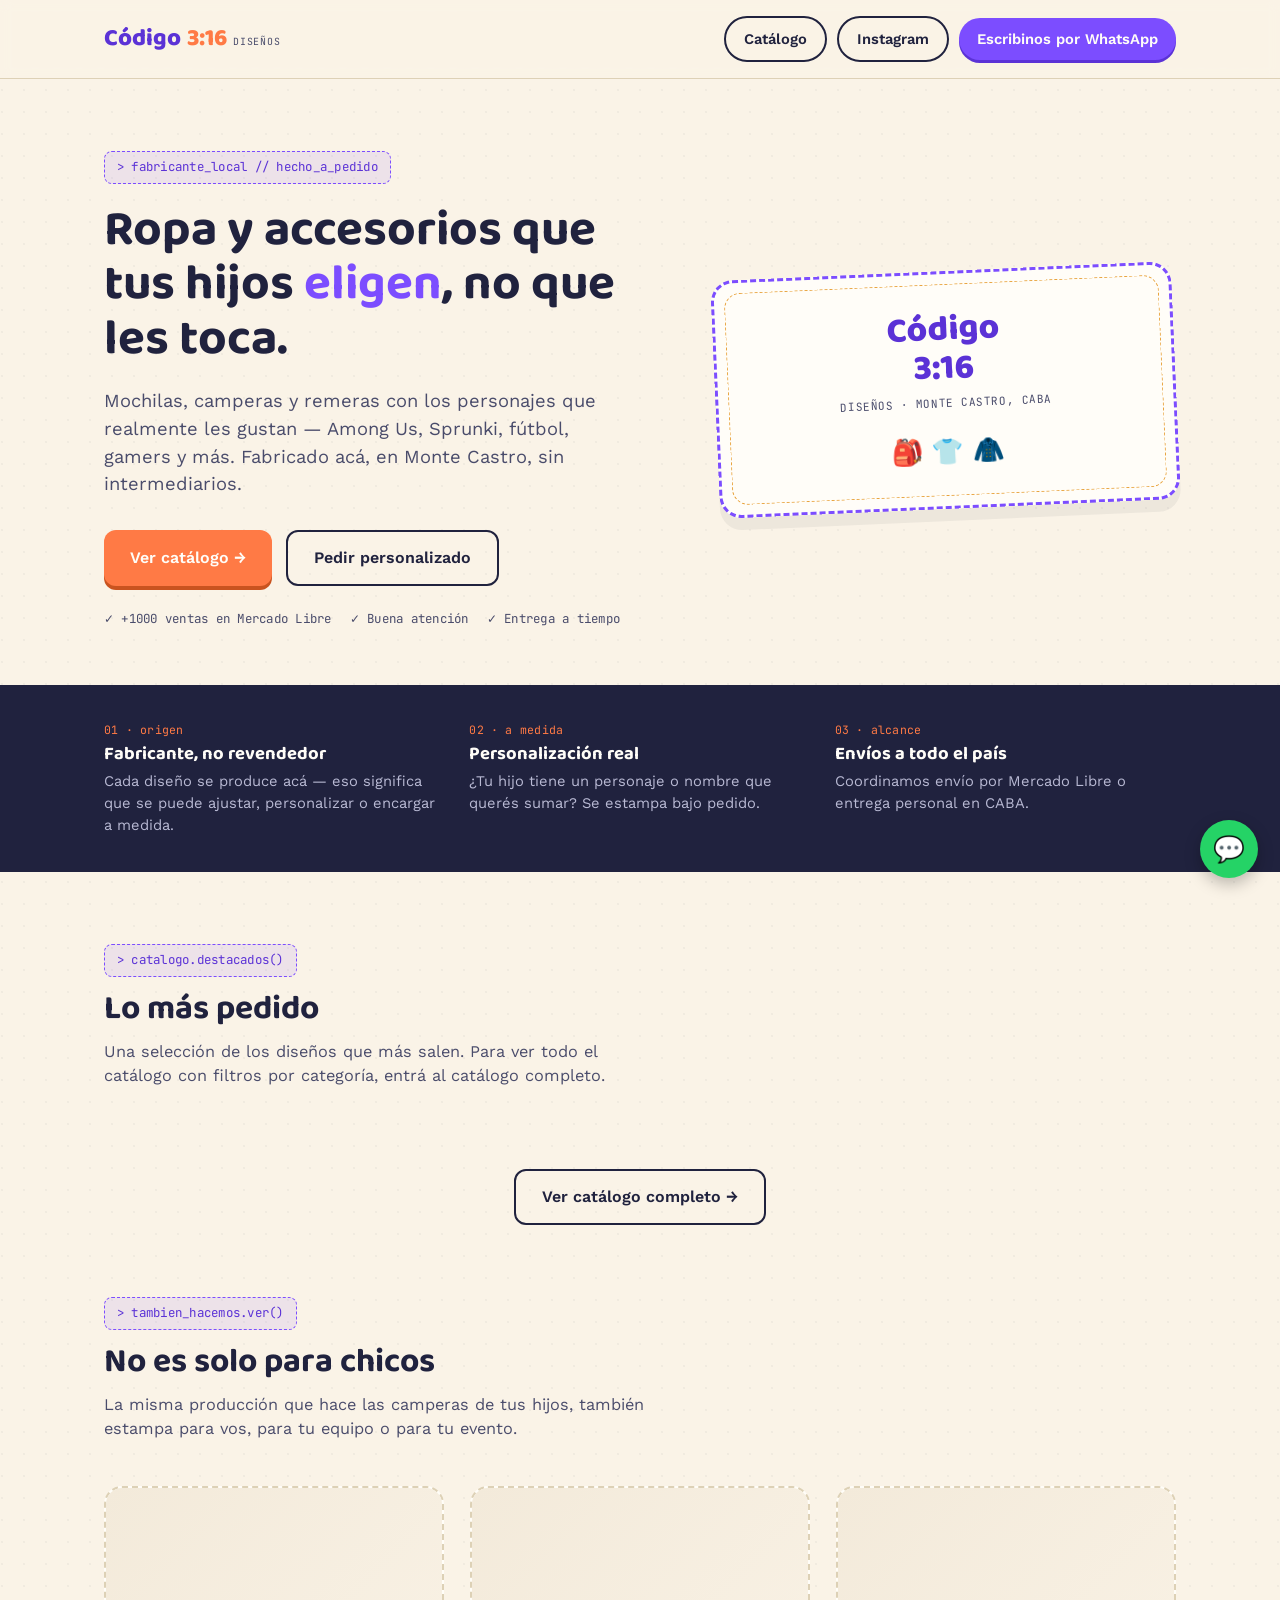
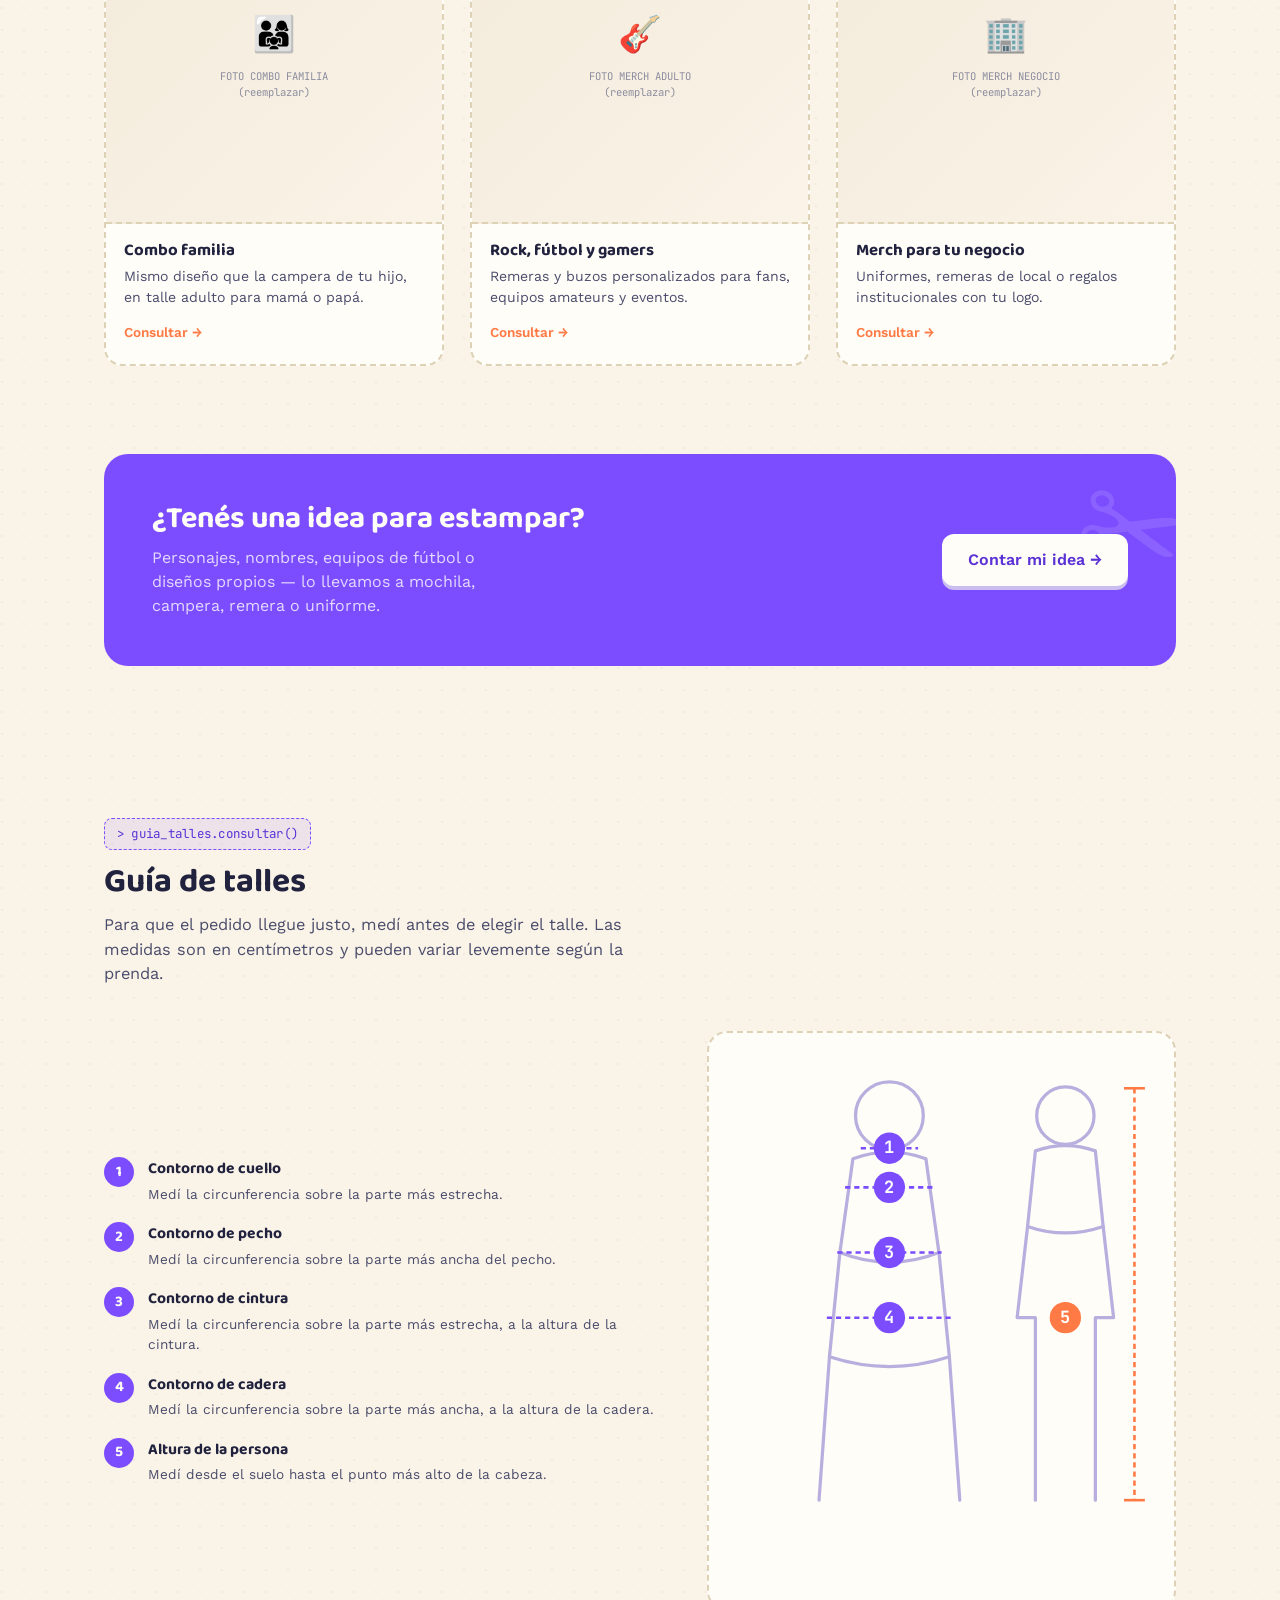
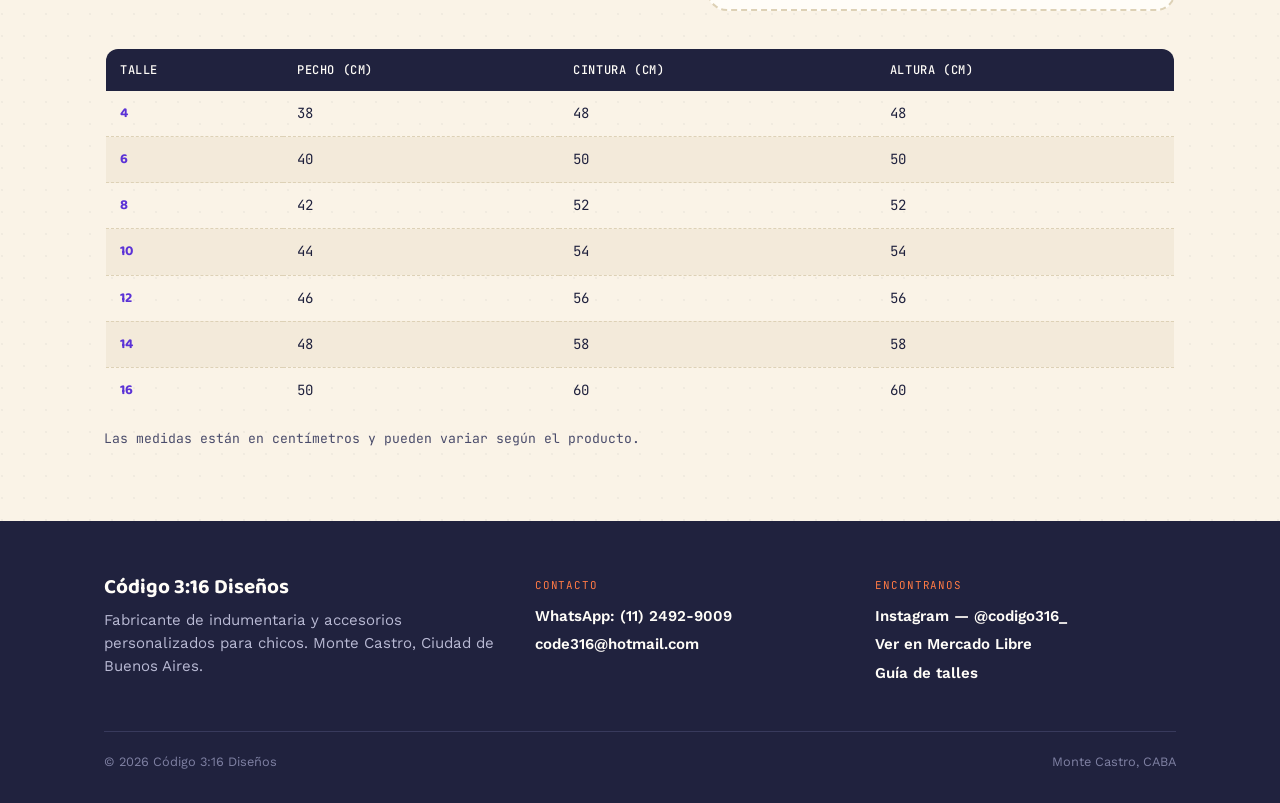
==== commit 68e6f31d: "Add files via upload" ====
--- a/index.html
+++ b/index.html
@@ -4,607 +4,12 @@
 <meta charset="UTF-8">
 <meta name="viewport" content="width=device-width, initial-scale=1.0">
 <title>Código 3:16 — Ropa y accesorios personalizados</title>
+<link rel="icon" type="image/png" sizes="32x32" href="favicon-32.png">
+<link rel="icon" type="image/png" sizes="16x16" href="favicon-16.png">
+<link rel="apple-touch-icon" sizes="180x180" href="favicon-180.png">
 <link rel="preconnect" href="https://fonts.googleapis.com">
 <link href="https://fonts.googleapis.com/css2?family=Baloo+2:wght@500;600;700;800&family=Work+Sans:wght@400;500;600&family=JetBrains+Mono:wght@400;500&display=swap" rel="stylesheet">
-<style>
-  :root{
-    --canvas:#FAF3E7;
-    --canvas-2:#F3EADA;
-    --ink:#20223E;
-    --ink-soft:#4A4C6B;
-    --violet:#7C4DFF;
-    --violet-deep:#5B32D6;
-    --orange:#FF7A45;
-    --thread:#E8A33D;
-    --line:#DDD1B6;
-    --white:#FFFDF8;
-  }
-  *{box-sizing:border-box; margin:0; padding:0;}
-  html{scroll-behavior:smooth;}
-  body{
-    background:var(--canvas);
-    color:var(--ink);
-    font-family:'Work Sans', sans-serif;
-    line-height:1.5;
-    -webkit-font-smoothing:antialiased;
-  }
-  .mono{
-    font-family:'JetBrains Mono', monospace;
-    letter-spacing:0.02em;
-  }
-  h1,h2,h3{
-    font-family:'Baloo 2', sans-serif;
-    font-weight:700;
-    color:var(--ink);
-    line-height:1.1;
-  }
-  a{color:inherit; text-decoration:none;}
-  img{max-width:100%; display:block;}
-  .wrap{
-    max-width:1120px;
-    margin:0 auto;
-    padding:0 24px;
-  }
-
-  /* subtle canvas texture via layered radial dots */
-  body{
-    background-image:
-      radial-gradient(circle at 2px 2px, rgba(32,34,62,0.045) 1px, transparent 0);
-    background-size: 22px 22px;
-  }
-
-  /* ---------- NAV ---------- */
-  header{
-    position:sticky; top:0; z-index:50;
-    background:rgba(250,243,231,0.92);
-    backdrop-filter:blur(6px);
-    border-bottom:1px solid var(--line);
-  }
-  nav.wrap{
-    display:flex; align-items:center; justify-content:space-between;
-    padding-top:16px; padding-bottom:16px;
-  }
-  .logo{
-    font-family:'Baloo 2', sans-serif;
-    font-weight:800;
-    font-size:1.5rem;
-    color:var(--violet-deep);
-    display:flex; align-items:baseline; gap:6px;
-  }
-  .logo span.tag{
-    font-family:'JetBrains Mono', monospace;
-    font-weight:400;
-    font-size:0.62rem;
-    color:var(--ink-soft);
-    letter-spacing:0.08em;
-    text-transform:uppercase;
-  }
-  .nav-cta{
-    background:var(--violet);
-    color:var(--white);
-    padding:10px 18px;
-    border-radius:999px;
-    font-weight:600;
-    font-size:0.92rem;
-    white-space:nowrap;
-    box-shadow:0 3px 0 var(--violet-deep);
-    transition:transform .15s ease;
-  }
-  .nav-cta:hover{transform:translateY(-1px);}
-
-  /* ---------- HERO ---------- */
-  .hero{
-    padding:72px 0 56px;
-    position:relative;
-    overflow:hidden;
-  }
-  .hero-grid{
-    display:grid;
-    grid-template-columns:1.1fr 0.9fr;
-    gap:48px;
-    align-items:center;
-  }
-  .eyebrow{
-    display:inline-block;
-    font-family:'JetBrains Mono', monospace;
-    font-size:0.78rem;
-    color:var(--violet-deep);
-    background:rgba(124,77,255,0.1);
-    border:1px dashed var(--violet);
-    padding:6px 12px;
-    border-radius:8px;
-    margin-bottom:20px;
-  }
-  .hero h1{
-    font-size:3.1rem;
-    margin-bottom:20px;
-  }
-  .hero h1 em{
-    font-style:normal;
-    color:var(--violet);
-    position:relative;
-  }
-  .hero p.lead{
-    font-size:1.15rem;
-    color:var(--ink-soft);
-    max-width:46ch;
-    margin-bottom:32px;
-  }
-  .btn-row{display:flex; gap:14px; flex-wrap:wrap;}
-  .btn{
-    padding:14px 26px;
-    border-radius:12px;
-    font-weight:600;
-    font-size:1rem;
-    display:inline-flex;
-    align-items:center;
-    gap:8px;
-    transition:transform .15s ease, box-shadow .15s ease;
-  }
-  .btn-primary{
-    background:var(--orange);
-    color:var(--white);
-    box-shadow:0 4px 0 #C9531F;
-  }
-  .btn-primary:hover{transform:translateY(-2px);}
-  .btn-secondary{
-    background:transparent;
-    color:var(--ink);
-    border:2px solid var(--ink);
-  }
-  .btn-secondary:hover{background:var(--ink); color:var(--white);}
-
-  /* hero patch visual */
-  .hero-patch{
-    background:var(--white);
-    border-radius:22px;
-    border:3px dashed var(--violet);
-    padding:36px;
-    transform:rotate(-2.5deg);
-    box-shadow:0 12px 0 rgba(32,34,62,0.06);
-    position:relative;
-  }
-  .hero-patch::before{
-    content:"";
-    position:absolute; inset:10px;
-    border:1.5px dashed var(--thread);
-    border-radius:16px;
-    pointer-events:none;
-  }
-  .hero-patch .stamp{
-    font-family:'Baloo 2', sans-serif;
-    font-weight:800;
-    font-size:2.2rem;
-    text-align:center;
-    color:var(--violet-deep);
-    line-height:1.1;
-  }
-  .hero-patch .stamp small{
-    display:block;
-    font-family:'JetBrains Mono', monospace;
-    font-weight:400;
-    font-size:0.7rem;
-    color:var(--ink-soft);
-    margin-top:10px;
-    letter-spacing:0.05em;
-  }
-  .hero-patch .icons{
-    display:flex; justify-content:center; gap:14px;
-    margin-top:22px; font-size:1.6rem;
-  }
-
-  /* ---------- DIFERENCIALES ---------- */
-  .strip{
-    background:var(--ink);
-    color:var(--canvas);
-    padding:36px 0;
-  }
-  .strip .wrap{
-    display:grid;
-    grid-template-columns:repeat(3,1fr);
-    gap:24px;
-  }
-  .strip-item{text-align:left;}
-  .strip-item .mono{
-    color:var(--orange);
-    font-size:0.72rem;
-    display:block;
-    margin-bottom:6px;
-  }
-  .strip-item h3{
-    font-size:1.15rem;
-    color:var(--white);
-    margin-bottom:6px;
-  }
-  .strip-item p{
-    color:#B9BAD4;
-    font-size:0.92rem;
-  }
-
-  /* ---------- CATALOGO ---------- */
-  .catalog{padding:72px 0;}
-  .section-head{
-    max-width:56ch;
-    margin-bottom:44px;
-  }
-  .section-head .eyebrow{margin-bottom:14px;}
-  .section-head h2{font-size:2.1rem; margin-bottom:12px;}
-  .section-head p{color:var(--ink-soft); font-size:1.02rem;}
-
-  .grid{
-    display:grid;
-    grid-template-columns:repeat(4, 1fr);
-    gap:26px;
-  }
-  .patch-card{
-    background:var(--white);
-    border-radius:18px;
-    border:2px dashed var(--line);
-    overflow:hidden;
-    transition:transform .2s ease, border-color .2s ease;
-    position:relative;
-  }
-  .patch-card:hover{
-    transform:translateY(-4px) rotate(-1deg);
-    border-color:var(--violet);
-  }
-  .patch-img{
-    aspect-ratio:1/1;
-    background:linear-gradient(135deg, var(--canvas-2), var(--canvas));
-    display:flex; align-items:center; justify-content:center;
-    flex-direction:column;
-    gap:8px;
-    color:var(--ink-soft);
-    border-bottom:2px dashed var(--line);
-    position:relative;
-    overflow:hidden;
-  }
-  .patch-img .patch-photo{
-    width:100%; height:100%;
-    object-fit:cover;
-    display:block;
-  }
-  .gal-arrow{
-    position:absolute;
-    top:50%; transform:translateY(-50%);
-    width:28px; height:28px;
-    border-radius:50%;
-    background:rgba(255,255,255,0.85);
-    border:none;
-    color:var(--ink);
-    font-size:1rem;
-    font-weight:700;
-    display:flex; align-items:center; justify-content:center;
-    cursor:pointer;
-    box-shadow:0 2px 6px rgba(0,0,0,0.15);
-  }
-  .gal-arrow:hover{background:var(--white);}
-  .gal-prev{left:8px;}
-  .gal-next{right:8px;}
-  .gal-dots{
-    position:absolute;
-    bottom:8px; left:0; right:0;
-    display:flex; justify-content:center; gap:5px;
-  }
-  .gal-dot{
-    width:6px; height:6px;
-    border-radius:50%;
-    background:rgba(255,255,255,0.6);
-    border:1px solid rgba(32,34,62,0.3);
-  }
-  .gal-dot.active{background:var(--violet);}
-  .patch-img .ph-icon{font-size:2.2rem;}
-  .patch-img .ph-label{
-    font-family:'JetBrains Mono', monospace;
-    font-size:0.66rem;
-    text-align:center;
-    padding:0 16px;
-    color:#8B8C9F;
-  }
-  .patch-body{padding:18px 18px 20px;}
-  .patch-body h3{font-size:1.05rem; margin-bottom:6px;}
-  .patch-price{
-    font-family:'Baloo 2', sans-serif;
-    font-weight:700;
-    font-size:1.3rem;
-    color:var(--violet-deep);
-    margin-bottom:12px;
-  }
-  .patch-cta{
-    display:inline-flex;
-    align-items:center;
-    gap:6px;
-    font-size:0.85rem;
-    font-weight:600;
-    color:var(--orange);
-  }
-  .patch-cta:hover{text-decoration:underline;}
-
-  /* ---------- PERSONALIZACION CTA ---------- */
-  .custom-banner{
-    background:var(--violet);
-    color:var(--white);
-    border-radius:24px;
-    padding:48px;
-    margin:16px 0 80px;
-    display:flex;
-    align-items:center;
-    justify-content:space-between;
-    gap:32px;
-    flex-wrap:wrap;
-    position:relative;
-    overflow:hidden;
-  }
-  .custom-banner::after{
-    content:"✂";
-    position:absolute;
-    right:-10px; top:-20px;
-    font-size:8rem;
-    opacity:0.12;
-    transform:rotate(15deg);
-    pointer-events:none;
-    z-index:0;
-  }
-  .custom-banner h2{color:var(--white); font-size:1.9rem; max-width:26ch;}
-  .custom-banner p{color:#E4D9FF; margin-top:10px; max-width:38ch;}
-  .custom-banner .btn-primary{
-    background:var(--white);
-    color:var(--violet-deep);
-    box-shadow:0 4px 0 #C9BEEF;
-  }
-
-  /* ---------- FOOTER / CONTACTO ---------- */
-  footer{
-    background:var(--ink);
-    color:var(--canvas);
-    padding:56px 0 32px;
-  }
-  .foot-grid{
-    display:grid;
-    grid-template-columns:1.3fr 1fr 1fr;
-    gap:40px;
-    margin-bottom:40px;
-  }
-  footer h3{color:var(--white); font-size:1.3rem; margin-bottom:10px;}
-  footer p{color:#B9BAD4; font-size:0.94rem; margin-bottom:6px;}
-  footer .foot-label{
-    font-family:'JetBrains Mono', monospace;
-    font-size:0.68rem;
-    color:var(--orange);
-    text-transform:uppercase;
-    letter-spacing:0.08em;
-    margin-bottom:12px;
-    display:block;
-  }
-  footer a.link{color:var(--white); font-weight:600;}
-  footer a.link:hover{color:var(--orange);}
-  .foot-bottom{
-    border-top:1px solid #383A5C;
-    padding-top:20px;
-    font-size:0.8rem;
-    color:#7F81A3;
-    display:flex;
-    justify-content:space-between;
-    flex-wrap:wrap;
-    gap:8px;
-  }
-
-  /* floating WhatsApp button */
-  .float-wa{
-    position:fixed;
-    bottom:22px; right:22px;
-    background:#25D366;
-    color:white;
-    width:58px; height:58px;
-    border-radius:50%;
-    display:flex; align-items:center; justify-content:center;
-    font-size:1.6rem;
-    box-shadow:0 6px 16px rgba(0,0,0,0.25);
-    z-index:60;
-    transition:transform .15s ease;
-  }
-  .float-wa:hover{transform:scale(1.08);}
-
-  /* ---------- GUIA DE TALLES ---------- */
-  .size-guide-grid{
-    display:grid;
-    grid-template-columns:1.2fr 1fr;
-    gap:40px;
-    align-items:center;
-    margin-bottom:36px;
-  }
-  .size-steps{
-    display:flex;
-    flex-direction:column;
-    gap:18px;
-  }
-  .size-step{display:flex; gap:14px; align-items:flex-start; text-align:left;}
-  .size-step .num{
-    flex:0 0 30px;
-    width:30px; height:30px;
-    border-radius:50%;
-    background:var(--violet);
-    color:var(--white);
-    font-family:'Baloo 2', sans-serif;
-    font-weight:700;
-    display:flex; align-items:center; justify-content:center;
-    font-size:0.95rem;
-  }
-  .size-step h4{
-    font-family:'Baloo 2', sans-serif;
-    font-size:0.98rem;
-    margin-bottom:3px;
-    color:var(--ink);
-  }
-  .size-step p{
-    font-size:0.85rem;
-    color:var(--ink-soft);
-  }
-  .size-diagram{
-    background:var(--white);
-    border:2px dashed var(--line);
-    border-radius:20px;
-    padding:24px;
-  }
-  .size-diagram svg{width:100%; height:auto;}
-  table.size-table{
-    width:100%;
-    border-collapse:collapse;
-    border-radius:14px;
-    overflow:hidden;
-    border:2px dashed var(--line);
-    font-family:'JetBrains Mono', monospace;
-    font-size:0.88rem;
-  }
-  table.size-table th{
-    text-align:left;
-    background:var(--ink);
-    color:var(--white);
-    font-family:'JetBrains Mono', monospace;
-    font-weight:500;
-    font-size:0.75rem;
-    text-transform:uppercase;
-    letter-spacing:0.05em;
-    padding:12px 14px;
-  }
-  table.size-table td{
-    padding:12px 14px;
-    border-bottom:1px dashed var(--line);
-    color:var(--ink);
-  }
-  table.size-table tr:nth-child(even) td{
-    background:var(--canvas-2);
-  }
-  table.size-table td:first-child{
-    font-family:'Baloo 2', sans-serif;
-    font-weight:700;
-    color:var(--violet-deep);
-  }
-  .size-note{
-    font-size:0.82rem;
-    color:var(--ink-soft);
-    margin-top:14px;
-    font-family:'JetBrains Mono', monospace;
-  }
-  @media (max-width:860px){
-    .size-guide-grid{grid-template-columns:1fr; gap:28px;}
-    .size-diagram{max-width:320px; margin:0 auto;}
-  }
-  @media (max-width:480px){
-    table.size-table{font-size:0.78rem;}
-    table.size-table th, table.size-table td{padding:9px 6px;}
-  }
-  @media (max-width:860px){
-    .hero-grid{grid-template-columns:1fr;}
-    .hero h1{font-size:2.3rem;}
-    .strip .wrap{grid-template-columns:1fr; gap:20px;}
-    .grid{grid-template-columns:repeat(2,1fr);}
-    .foot-grid{grid-template-columns:1fr; gap:28px;}
-    .custom-banner{padding:32px;}
-    .custom-banner h2{font-size:1.5rem;}
-  }
-  @media (max-width:480px){
-    .grid{grid-template-columns:1fr 1fr; gap:14px;}
-    .hero{padding:48px 0 40px;}
-    .hero h1{font-size:1.9rem;}
-    .nav-cta{padding:9px 14px; font-size:0.82rem;}
-  }
-
-  @media (prefers-reduced-motion: reduce){
-    *{transition:none !important;}
-  }
-    outline:3px solid var(--orange);
-    outline-offset:2px;
-  }
-
-  /* ---------- CARRITO ---------- */
-  .patch-qty{
-    display:flex; align-items:center; gap:10px;
-    margin-bottom:12px;
-  }
-  .qty-btn{
-    width:30px; height:30px;
-    border-radius:8px;
-    border:2px solid var(--line);
-    background:var(--white);
-    font-size:1.1rem;
-    font-weight:700;
-    color:var(--ink);
-    display:flex; align-items:center; justify-content:center;
-    cursor:pointer;
-  }
-  .qty-btn:hover{border-color:var(--violet); color:var(--violet-deep);}
-  .qty-val{
-    font-family:'JetBrains Mono', monospace;
-    font-weight:500;
-    min-width:18px;
-    text-align:center;
-  }
-  .add-btn{
-    width:100%;
-    padding:10px;
-    border-radius:10px;
-    background:var(--ink);
-    color:var(--white);
-    font-weight:600;
-    font-size:0.88rem;
-    border:none;
-    cursor:pointer;
-    transition:background .15s ease;
-  }
-  .add-btn:hover{background:var(--violet-deep);}
-  .add-btn.added{background:#2FA84F;}
-
-  .cart-bar{
-    position:fixed;
-    left:0; right:0; bottom:0;
-    background:var(--ink);
-    color:var(--white);
-    padding:14px 20px;
-    display:none;
-    align-items:center;
-    justify-content:space-between;
-    gap:16px;
-    z-index:70;
-    box-shadow:0 -6px 20px rgba(0,0,0,0.2);
-  }
-  .cart-bar.visible{display:flex;}
-  .cart-bar .cart-info{
-    font-size:0.92rem;
-  }
-  .cart-bar .cart-info strong{
-    font-family:'Baloo 2', sans-serif;
-    color:var(--orange);
-    font-size:1.05rem;
-  }
-  .cart-bar .cart-actions{
-    display:flex; gap:10px; align-items:center;
-  }
-  .cart-clear{
-    color:#9799BD;
-    font-size:0.82rem;
-    cursor:pointer;
-    background:none; border:none;
-  }
-  .cart-clear:hover{color:var(--white);}
-  .cart-send{
-    background:#25D366;
-    color:white;
-    padding:11px 20px;
-    border-radius:10px;
-    font-weight:600;
-    font-size:0.92rem;
-    border:none;
-    cursor:pointer;
-    display:flex; align-items:center; gap:8px;
-  }
-  .cart-send:hover{background:#1FB855;}
-
-  @media (max-width:480px){
-    .cart-bar{flex-direction:column; align-items:stretch; gap:10px;}
-    .cart-bar .cart-actions{justify-content:space-between;}
-  }
-</style>
+<link rel="stylesheet" href="styles.css">
 </head>
 <body>
 
@@ -612,6 +17,7 @@
   <nav class="wrap">
     <div class="logo">Código <span style="color:var(--orange)">3:16</span> <span class="tag">diseños</span></div>
     <div style="display:flex;gap:10px;align-items:center;">
+      <a href="catalogo.html" class="nav-cta" style="background:transparent;color:var(--ink);border:2px solid var(--ink);box-shadow:none;">Catálogo</a>
       <a href="https://www.instagram.com/codigo316_" target="_blank" rel="noopener" class="nav-cta" style="background:transparent;color:var(--ink);border:2px solid var(--ink);box-shadow:none;">Instagram</a>
       <a href="#contacto" class="nav-cta">Escribinos por WhatsApp</a>
     </div>
@@ -626,7 +32,7 @@
       <p class="lead">Mochilas, camperas y remeras con los personajes que realmente les gustan — Among Us, Sprunki, fútbol, gamers y más. Fabricado acá, en Monte Castro, sin intermediarios.</p>
       <div class="btn-row">
         <a href="#catalogo" class="btn btn-primary">Ver catálogo →</a>
-        <a href="#contacto" class="btn btn-secondary">Pedir personalizado</a>
+        <a href="https://wa.me/5491124929009?text=Hola!%20Quiero%20pedir%20algo%20personalizado%2C%20%C2%BFme%20ayudan%3F" target="_blank" rel="noopener" class="btn btn-secondary">Pedir personalizado</a>
       </div>
       <div style="margin-top:24px;display:flex;gap:18px;flex-wrap:wrap;align-items:center;">
         <span class="mono" style="font-size:0.78rem;color:var(--ink-soft);">✓ +1000 ventas en Mercado Libre</span>
@@ -667,13 +73,17 @@
 <section class="catalog" id="catalogo">
   <div class="wrap">
     <div class="section-head">
-      <span class="eyebrow mono">&gt; catalogo.ver_todo()</span>
+      <span class="eyebrow mono">&gt; catalogo.destacados()</span>
       <h2>Lo más pedido</h2>
-      <p>Una selección de los diseños que más salen. El catálogo completo está en Mercado Libre — acá van los destacados.</p>
+      <p>Una selección de los diseños que más salen. Para ver todo el catálogo con filtros por categoría, entrá al catálogo completo.</p>
     </div>
 
     <div class="grid" id="catalogo-grid">
-      <!-- Los productos se generan automáticamente desde la lista PRODUCTOS más abajo -->
+      <!-- Los productos se generan automáticamente desde la planilla de Google Sheets -->
+    </div>
+
+    <div class="ver-catalogo-cta">
+      <a href="catalogo.html" class="btn btn-secondary">Ver catálogo completo →</a>
     </div>
   </div>
 </section>
@@ -844,7 +254,7 @@
       <div>
         <span class="foot-label">Encontranos</span>
         <p><a class="link" href="https://www.instagram.com/codigo316_" target="_blank" rel="noopener">Instagram — @codigo316_</a></p>
-        <p><a class="link" href="https://articulo.mercadolibre.com.ar/MLA-2031436172" target="_blank" rel="noopener">Ver en Mercado Libre</a></p>
+        <p><a class="link" href="https://www.mercadolibre.com.ar/pagina/code316?item_id=MLA2031436172&category_id=MLA109096&seller_id=107433334&client=recoview-selleritems&recos_listing=true" target="_blank" rel="noopener">Ver en Mercado Libre</a></p>
         <p><a class="link" href="#talles">Guía de talles</a></p>
       </div>
     </div>
@@ -865,258 +275,9 @@
   </div>
 </div>
 
+<script src="catalogo.js"></script>
 <script>
-/* ============================================================
-   CATÁLOGO CONECTADO A GOOGLE SHEETS
-   ------------------------------------------------------------
-   Los productos NO se editan acá. Se editan en una planilla de
-   Google Sheets con estas columnas (en este orden):
-
-     id | nombre | precio | icono | fotos | activo
-
-   (la columna de precio también puede llamarse "valor", el
-   código acepta cualquiera de los dos nombres)
-
-   - id: texto corto sin espacios, no se repite (ej: cars-remera)
-   - nombre: lo que ve el cliente
-   - precio: solo el número, sin puntos ni $
-   - icono: un emoji (🎒 👕 🧥), se usa solo si no hay fotos
-   - fotos: uno o varios links de imagen separados por coma.
-     Para varias fotos del mismo producto (frente, dorso, puesta),
-     subirlas a un servicio como imgur.com (gratis, sin cuenta) y
-     pegar los links separados por coma en esta única celda:
-     https://i.imgur.com/foto1.jpg,https://i.imgur.com/foto2.jpg
-   - activo: "si" para mostrarlo, "no" para ocultarlo sin borrar la fila
-
-   CÓMO CONECTAR LA PLANILLA (una sola vez):
-   1. Crear una Google Sheet con esas columnas y algunas filas.
-   2. Archivo → Compartir → Publicar en la web → elegir la hoja
-      correspondiente → formato CSV → Publicar.
-   3. Copiar el ID de la planilla (parte de la URL entre "/d/" y
-      "/edit") y el gid de la pestaña (parte de la URL después
-      de "gid=", identifica la pestaña exacta sin depender de
-      cómo se llame).
-   4. Pegar esos dos valores en SHEET_ID y SHEET_GID más abajo.
-
-   Mientras no se conecte la planilla, se muestran los productos
-   de PRODUCTOS_RESPALDO más abajo, para que la página nunca se
-   quede vacía.
-   ============================================================ */
-
-const SHEET_ID = "15vpC3YvaI25eECMmD-r4Gq-Izj2iRjz61GJ2LiV9hys";
-const SHEET_GID = "963834391"; // identifica la pestaña exacta de la planilla, no depende de su nombre
-
-const NUMERO_WHATSAPP = "5491124929009"; // 👈 cambiar acá si cambia el número de contacto
-
-// Productos que se muestran si la planilla todavía no está conectada
-const PRODUCTOS_RESPALDO = [
-  { id: "amongus-campera",       nombre: "Among Us — Campera de algodón",   precio: 38950, icono: "🧥", fotos: [] },
-  { id: "sprunki-campera",       nombre: "Sprunki — Campera de algodón",    precio: 38950, icono: "🧥",
-    fotos: ["imagenes/sprunki-1.jpg","imagenes/sprunki-2.jpg","imagenes/sprunki-3.jpg","imagenes/sprunki-4.jpg"] },
-  { id: "cars-campera",          nombre: "Cars — Campera de algodón",       precio: 31500, icono: "🧥", fotos: [] },
-  { id: "remera-personalizada",  nombre: "Remera personalizada con nombre", precio: 18000, icono: "👕", fotos: [] },
-];
-
-/* ---------- no hace falta tocar nada de acá para abajo ---------- */
-let PRODUCTOS = PRODUCTOS_RESPALDO;
-const carrito = {};
-const fotoIndex = {}; // { id: índice de la foto actual }
-
-function formatearPrecio(n){
-  return "$" + n.toLocaleString("es-AR");
-}
-
-// parser simple de CSV que respeta campos entre comillas
-function parsearCSV(texto){
-  const filas = [];
-  let fila = [], campo = "", entreComillas = false;
-  for(let i = 0; i < texto.length; i++){
-    const c = texto[i];
-    if(entreComillas){
-      if(c === '"' && texto[i+1] === '"'){ campo += '"'; i++; }
-      else if(c === '"'){ entreComillas = false; }
-      else { campo += c; }
-    } else {
-      if(c === '"'){ entreComillas = true; }
-      else if(c === ','){ fila.push(campo); campo = ""; }
-      else if(c === '\n' || c === '\r'){
-        if(campo !== "" || fila.length){ fila.push(campo); filas.push(fila); }
-        fila = []; campo = "";
-        if(c === '\r' && texto[i+1] === '\n') i++;
-      } else { campo += c; }
-    }
-  }
-  if(campo !== "" || fila.length){ fila.push(campo); filas.push(fila); }
-  return filas.filter(f => f.length && f.some(v => v.trim() !== ""));
-}
-
-async function cargarProductosDesdeSheet(){
-  if(SHEET_ID === "PEGAR_ID_DE_LA_PLANILLA") return; // todavía no conectada
-
-  try{
-    const url = `https://docs.google.com/spreadsheets/d/${SHEET_ID}/gviz/tq?tqx=out:csv&gid=${SHEET_GID}`;
-    const res = await fetch(url);
-    if(!res.ok) throw new Error("No se pudo leer la planilla");
-    const texto = await res.text();
-    const filas = parsearCSV(texto);
-    if(filas.length < 2) return; // sin datos, se queda con el respaldo
-
-    const encabezado = filas[0].map(h => h.trim().toLowerCase());
-    const idxId = encabezado.indexOf("id");
-    const idxNombre = encabezado.indexOf("nombre");
-    const idxPrecio = encabezado.indexOf("precio") >= 0 ? encabezado.indexOf("precio") : encabezado.indexOf("valor");
-    const idxIcono = encabezado.indexOf("icono");
-    const idxFotos = encabezado.indexOf("fotos");
-    const idxActivo = encabezado.indexOf("activo");
-
-    const productosPlanilla = filas.slice(1).map(f => ({
-      id: (f[idxId] || "").trim(),
-      nombre: (f[idxNombre] || "").trim(),
-      precio: parseInt((f[idxPrecio] || "0").replace(/[^\d]/g, ""), 10) || 0,
-      icono: (f[idxIcono] || "🎁").trim(),
-      fotos: idxFotos >= 0 ? (f[idxFotos] || "").split(",").map(u => u.trim()).filter(Boolean) : [],
-      activo: (f[idxActivo] || "si").trim().toLowerCase(),
-    })).filter(p => p.id && p.nombre && p.activo !== "no");
-
-    if(productosPlanilla.length){
-      PRODUCTOS = productosPlanilla;
-    }
-  } catch(err){
-    console.warn("No se pudo conectar con la planilla, se muestran los productos de respaldo.", err);
-  }
-}
-
-function renderCatalogo(){
-  const grid = document.getElementById("catalogo-grid");
-  grid.innerHTML = PRODUCTOS.map(p => {
-    const tieneFotos = p.fotos && p.fotos.length > 0;
-    fotoIndex[p.id] = 0;
-
-    const contenidoImagen = tieneFotos
-      ? `
-        <img src="${p.fotos[0]}" class="patch-photo" id="img-${p.id}" alt="${p.nombre}">
-        ${p.fotos.length > 1 ? `
-          <button class="gal-arrow gal-prev" onclick="cambiarFoto('${p.id}', -1)" aria-label="Foto anterior">‹</button>
-          <button class="gal-arrow gal-next" onclick="cambiarFoto('${p.id}', 1)" aria-label="Foto siguiente">›</button>
-          <div class="gal-dots" id="dots-${p.id}">
-            ${p.fotos.map((_, i) => `<span class="gal-dot${i === 0 ? " active" : ""}" id="dot-${p.id}-${i}"></span>`).join("")}
-          </div>
-        ` : ""}
-      `
-      : `
-        <span class="ph-icon">${p.icono}</span>
-        <span class="ph-label">FOTO PRODUCTO<br>(reemplazar)</span>
-      `;
-
-    return `
-    <div class="patch-card">
-      <div class="patch-img">
-        ${contenidoImagen}
-      </div>
-      <div class="patch-body">
-        <h3>${p.nombre}</h3>
-        <div class="patch-price">${formatearPrecio(p.precio)}</div>
-        <div class="patch-qty">
-          <button class="qty-btn" onclick="cambiarCantidad('${p.id}', -1)">−</button>
-          <span class="qty-val" id="qty-${p.id}">0</span>
-          <button class="qty-btn" onclick="cambiarCantidad('${p.id}', 1)">+</button>
-        </div>
-        <button class="add-btn" id="add-${p.id}" onclick="agregarAlPedido('${p.id}')">Agregar al pedido</button>
-      </div>
-    </div>
-  `;
-  }).join("");
-}
-
-function cambiarFoto(id, delta){
-  const producto = PRODUCTOS.find(p => p.id === id);
-  if(!producto || !producto.fotos || producto.fotos.length < 2) return;
-
-  const total = producto.fotos.length;
-  const actual = fotoIndex[id] || 0;
-  const nuevo = (actual + delta + total) % total;
-  fotoIndex[id] = nuevo;
-
-  document.getElementById(`img-${id}`).src = producto.fotos[nuevo];
-  for(let i = 0; i < total; i++){
-    document.getElementById(`dot-${id}-${i}`).classList.toggle("active", i === nuevo);
-  }
-}
-
-function cambiarCantidad(id, delta){
-  const actual = carrito[id] || 0;
-  const nueva = Math.max(0, actual + delta);
-  carrito[id] = nueva;
-  const el = document.getElementById(`qty-${id}`);
-  if(el) el.textContent = nueva;
-  actualizarBarra();
-}
-
-function agregarAlPedido(id){
-  if(!carrito[id] || carrito[id] === 0){
-    cambiarCantidad(id, 1);
-  }
-  const btn = document.getElementById(`add-${id}`);
-  btn.textContent = "✓ Agregado";
-  btn.classList.add("added");
-  setTimeout(() => {
-    btn.textContent = "Agregar al pedido";
-    btn.classList.remove("added");
-  }, 1200);
-  actualizarBarra();
-}
-
-function actualizarBarra(){
-  const bar = document.getElementById("cart-bar");
-  const info = document.getElementById("cart-info");
-  let cantidadTotal = 0;
-  let precioTotal = 0;
-
-  PRODUCTOS.forEach(p => {
-    const c = carrito[p.id] || 0;
-    cantidadTotal += c;
-    precioTotal += c * p.precio;
-  });
-
-  if(cantidadTotal > 0){
-    bar.classList.add("visible");
-    info.innerHTML = `${cantidadTotal} producto${cantidadTotal > 1 ? "s" : ""} — <strong>${formatearPrecio(precioTotal)}</strong>`;
-  } else {
-    bar.classList.remove("visible");
-  }
-}
-
-document.getElementById("cart-clear").addEventListener("click", () => {
-  Object.keys(carrito).forEach(id => {
-    carrito[id] = 0;
-    const el = document.getElementById(`qty-${id}`);
-    if(el) el.textContent = 0;
-  });
-  actualizarBarra();
-});
-
-document.getElementById("cart-send").addEventListener("click", () => {
-  const items = PRODUCTOS.filter(p => (carrito[p.id] || 0) > 0);
-  if(items.length === 0) return;
-
-  let mensaje = "Hola! Quiero hacer este pedido:\n\n";
-  let total = 0;
-  items.forEach(p => {
-    const c = carrito[p.id];
-    const subtotal = c * p.precio;
-    total += subtotal;
-    mensaje += `• ${p.nombre} x${c} — ${formatearPrecio(subtotal)}\n`;
-  });
-  mensaje += `\nTotal: ${formatearPrecio(total)}`;
-
-  const url = `https://wa.me/${NUMERO_WHATSAPP}?text=${encodeURIComponent(mensaje)}`;
-  window.open(url, "_blank");
-});
-
-(async function iniciar(){
-  await cargarProductosDesdeSheet();
-  renderCatalogo();
-})();
+  iniciarHome(4); // muestra los primeros 4 productos activos de la planilla como destacados
 </script>
 
 </body>
--- a/styles.css
+++ b/styles.css
@@ -0,0 +1,645 @@
+  :root{
+    --canvas:#FAF3E7;
+    --canvas-2:#F3EADA;
+    --ink:#20223E;
+    --ink-soft:#4A4C6B;
+    --violet:#7C4DFF;
+    --violet-deep:#5B32D6;
+    --orange:#FF7A45;
+    --thread:#E8A33D;
+    --line:#DDD1B6;
+    --white:#FFFDF8;
+  }
+  *{box-sizing:border-box; margin:0; padding:0;}
+  html{scroll-behavior:smooth;}
+  body{
+    background:var(--canvas);
+    color:var(--ink);
+    font-family:'Work Sans', sans-serif;
+    line-height:1.5;
+    -webkit-font-smoothing:antialiased;
+  }
+  .mono{
+    font-family:'JetBrains Mono', monospace;
+    letter-spacing:0.02em;
+  }
+  h1,h2,h3{
+    font-family:'Baloo 2', sans-serif;
+    font-weight:700;
+    color:var(--ink);
+    line-height:1.1;
+  }
+  a{color:inherit; text-decoration:none;}
+  img{max-width:100%; display:block;}
+  .wrap{
+    max-width:1120px;
+    margin:0 auto;
+    padding:0 24px;
+  }
+
+  /* subtle canvas texture via layered radial dots */
+  body{
+    background-image:
+      radial-gradient(circle at 2px 2px, rgba(32,34,62,0.045) 1px, transparent 0);
+    background-size: 22px 22px;
+  }
+
+  /* ---------- NAV ---------- */
+  header{
+    position:sticky; top:0; z-index:50;
+    background:rgba(250,243,231,0.92);
+    backdrop-filter:blur(6px);
+    border-bottom:1px solid var(--line);
+  }
+  nav.wrap{
+    display:flex; align-items:center; justify-content:space-between;
+    padding-top:16px; padding-bottom:16px;
+  }
+  .logo{
+    font-family:'Baloo 2', sans-serif;
+    font-weight:800;
+    font-size:1.5rem;
+    color:var(--violet-deep);
+    display:flex; align-items:baseline; gap:6px;
+  }
+  .logo span.tag{
+    font-family:'JetBrains Mono', monospace;
+    font-weight:400;
+    font-size:0.62rem;
+    color:var(--ink-soft);
+    letter-spacing:0.08em;
+    text-transform:uppercase;
+  }
+  .nav-cta{
+    background:var(--violet);
+    color:var(--white);
+    padding:10px 18px;
+    border-radius:999px;
+    font-weight:600;
+    font-size:0.92rem;
+    white-space:nowrap;
+    box-shadow:0 3px 0 var(--violet-deep);
+    transition:transform .15s ease;
+  }
+  .nav-cta:hover{transform:translateY(-1px);}
+
+  /* ---------- HERO ---------- */
+  .hero{
+    padding:72px 0 56px;
+    position:relative;
+    overflow:hidden;
+  }
+  .hero-grid{
+    display:grid;
+    grid-template-columns:1.1fr 0.9fr;
+    gap:48px;
+    align-items:center;
+  }
+  .eyebrow{
+    display:inline-block;
+    font-family:'JetBrains Mono', monospace;
+    font-size:0.78rem;
+    color:var(--violet-deep);
+    background:rgba(124,77,255,0.1);
+    border:1px dashed var(--violet);
+    padding:6px 12px;
+    border-radius:8px;
+    margin-bottom:20px;
+  }
+  .hero h1{
+    font-size:3.1rem;
+    margin-bottom:20px;
+  }
+  .hero h1 em{
+    font-style:normal;
+    color:var(--violet);
+    position:relative;
+  }
+  .hero p.lead{
+    font-size:1.15rem;
+    color:var(--ink-soft);
+    max-width:46ch;
+    margin-bottom:32px;
+  }
+  .btn-row{display:flex; gap:14px; flex-wrap:wrap;}
+  .btn{
+    padding:14px 26px;
+    border-radius:12px;
+    font-weight:600;
+    font-size:1rem;
+    display:inline-flex;
+    align-items:center;
+    gap:8px;
+    transition:transform .15s ease, box-shadow .15s ease;
+  }
+  .btn-primary{
+    background:var(--orange);
+    color:var(--white);
+    box-shadow:0 4px 0 #C9531F;
+  }
+  .btn-primary:hover{transform:translateY(-2px);}
+  .btn-secondary{
+    background:transparent;
+    color:var(--ink);
+    border:2px solid var(--ink);
+  }
+  .btn-secondary:hover{background:var(--ink); color:var(--white);}
+
+  /* hero patch visual */
+  .hero-patch{
+    background:var(--white);
+    border-radius:22px;
+    border:3px dashed var(--violet);
+    padding:36px;
+    transform:rotate(-2.5deg);
+    box-shadow:0 12px 0 rgba(32,34,62,0.06);
+    position:relative;
+  }
+  .hero-patch::before{
+    content:"";
+    position:absolute; inset:10px;
+    border:1.5px dashed var(--thread);
+    border-radius:16px;
+    pointer-events:none;
+  }
+  .hero-patch .stamp{
+    font-family:'Baloo 2', sans-serif;
+    font-weight:800;
+    font-size:2.2rem;
+    text-align:center;
+    color:var(--violet-deep);
+    line-height:1.1;
+  }
+  .hero-patch .stamp small{
+    display:block;
+    font-family:'JetBrains Mono', monospace;
+    font-weight:400;
+    font-size:0.7rem;
+    color:var(--ink-soft);
+    margin-top:10px;
+    letter-spacing:0.05em;
+  }
+  .hero-patch .icons{
+    display:flex; justify-content:center; gap:14px;
+    margin-top:22px; font-size:1.6rem;
+  }
+
+  /* ---------- DIFERENCIALES ---------- */
+  .strip{
+    background:var(--ink);
+    color:var(--canvas);
+    padding:36px 0;
+  }
+  .strip .wrap{
+    display:grid;
+    grid-template-columns:repeat(3,1fr);
+    gap:24px;
+  }
+  .strip-item{text-align:left;}
+  .strip-item .mono{
+    color:var(--orange);
+    font-size:0.72rem;
+    display:block;
+    margin-bottom:6px;
+  }
+  .strip-item h3{
+    font-size:1.15rem;
+    color:var(--white);
+    margin-bottom:6px;
+  }
+  .strip-item p{
+    color:#B9BAD4;
+    font-size:0.92rem;
+  }
+
+  /* ---------- CATALOGO ---------- */
+  .catalog{padding:72px 0;}
+  .section-head{
+    max-width:56ch;
+    margin-bottom:44px;
+  }
+  .section-head .eyebrow{margin-bottom:14px;}
+  .section-head h2{font-size:2.1rem; margin-bottom:12px;}
+  .section-head p{color:var(--ink-soft); font-size:1.02rem;}
+
+  .grid{
+    display:grid;
+    grid-template-columns:repeat(4, 1fr);
+    gap:26px;
+  }
+  .patch-card{
+    background:var(--white);
+    border-radius:18px;
+    border:2px dashed var(--line);
+    overflow:hidden;
+    transition:transform .2s ease, border-color .2s ease;
+    position:relative;
+  }
+  .patch-card:hover{
+    transform:translateY(-4px) rotate(-1deg);
+    border-color:var(--violet);
+  }
+  .patch-img{
+    aspect-ratio:1/1;
+    background:linear-gradient(135deg, var(--canvas-2), var(--canvas));
+    display:flex; align-items:center; justify-content:center;
+    flex-direction:column;
+    gap:8px;
+    color:var(--ink-soft);
+    border-bottom:2px dashed var(--line);
+    position:relative;
+    overflow:hidden;
+  }
+  .patch-img .patch-photo{
+    width:100%; height:100%;
+    object-fit:cover;
+    display:block;
+  }
+  .gal-arrow{
+    position:absolute;
+    top:50%; transform:translateY(-50%);
+    width:28px; height:28px;
+    border-radius:50%;
+    background:rgba(255,255,255,0.85);
+    border:none;
+    color:var(--ink);
+    font-size:1rem;
+    font-weight:700;
+    display:flex; align-items:center; justify-content:center;
+    cursor:pointer;
+    box-shadow:0 2px 6px rgba(0,0,0,0.15);
+  }
+  .gal-arrow:hover{background:var(--white);}
+  .gal-prev{left:8px;}
+  .gal-next{right:8px;}
+  .gal-dots{
+    position:absolute;
+    bottom:8px; left:0; right:0;
+    display:flex; justify-content:center; gap:5px;
+  }
+  .gal-dot{
+    width:6px; height:6px;
+    border-radius:50%;
+    background:rgba(255,255,255,0.6);
+    border:1px solid rgba(32,34,62,0.3);
+  }
+  .gal-dot.active{background:var(--violet);}
+  .patch-img .ph-icon{font-size:2.2rem;}
+  .patch-img .ph-label{
+    font-family:'JetBrains Mono', monospace;
+    font-size:0.66rem;
+    text-align:center;
+    padding:0 16px;
+    color:#8B8C9F;
+  }
+  .patch-body{padding:18px 18px 20px;}
+  .patch-body h3{font-size:1.05rem; margin-bottom:6px;}
+  .patch-price{
+    font-family:'Baloo 2', sans-serif;
+    font-weight:700;
+    font-size:1.3rem;
+    color:var(--violet-deep);
+    margin-bottom:12px;
+  }
+  .patch-cta{
+    display:inline-flex;
+    align-items:center;
+    gap:6px;
+    font-size:0.85rem;
+    font-weight:600;
+    color:var(--orange);
+  }
+  .patch-cta:hover{text-decoration:underline;}
+
+  /* ---------- PERSONALIZACION CTA ---------- */
+  .custom-banner{
+    background:var(--violet);
+    color:var(--white);
+    border-radius:24px;
+    padding:48px;
+    margin:16px 0 80px;
+    display:flex;
+    align-items:center;
+    justify-content:space-between;
+    gap:32px;
+    flex-wrap:wrap;
+    position:relative;
+    overflow:hidden;
+  }
+  .custom-banner::after{
+    content:"✂";
+    position:absolute;
+    right:-10px; top:-20px;
+    font-size:8rem;
+    opacity:0.12;
+    transform:rotate(15deg);
+    pointer-events:none;
+    z-index:0;
+  }
+  .custom-banner h2{color:var(--white); font-size:1.9rem; max-width:26ch;}
+  .custom-banner p{color:#E4D9FF; margin-top:10px; max-width:38ch;}
+  .custom-banner .btn-primary{
+    background:var(--white);
+    color:var(--violet-deep);
+    box-shadow:0 4px 0 #C9BEEF;
+  }
+
+  /* ---------- FOOTER / CONTACTO ---------- */
+  footer{
+    background:var(--ink);
+    color:var(--canvas);
+    padding:56px 0 32px;
+  }
+  .foot-grid{
+    display:grid;
+    grid-template-columns:1.3fr 1fr 1fr;
+    gap:40px;
+    margin-bottom:40px;
+  }
+  footer h3{color:var(--white); font-size:1.3rem; margin-bottom:10px;}
+  footer p{color:#B9BAD4; font-size:0.94rem; margin-bottom:6px;}
+  footer .foot-label{
+    font-family:'JetBrains Mono', monospace;
+    font-size:0.68rem;
+    color:var(--orange);
+    text-transform:uppercase;
+    letter-spacing:0.08em;
+    margin-bottom:12px;
+    display:block;
+  }
+  footer a.link{color:var(--white); font-weight:600;}
+  footer a.link:hover{color:var(--orange);}
+  .foot-bottom{
+    border-top:1px solid #383A5C;
+    padding-top:20px;
+    font-size:0.8rem;
+    color:#7F81A3;
+    display:flex;
+    justify-content:space-between;
+    flex-wrap:wrap;
+    gap:8px;
+  }
+
+  /* floating WhatsApp button */
+  .float-wa{
+    position:fixed;
+    bottom:22px; right:22px;
+    background:#25D366;
+    color:white;
+    width:58px; height:58px;
+    border-radius:50%;
+    display:flex; align-items:center; justify-content:center;
+    font-size:1.6rem;
+    box-shadow:0 6px 16px rgba(0,0,0,0.25);
+    z-index:60;
+    transition:transform .15s ease;
+  }
+  .float-wa:hover{transform:scale(1.08);}
+
+  /* ---------- GUIA DE TALLES ---------- */
+  .size-guide-grid{
+    display:grid;
+    grid-template-columns:1.2fr 1fr;
+    gap:40px;
+    align-items:center;
+    margin-bottom:36px;
+  }
+  .size-steps{
+    display:flex;
+    flex-direction:column;
+    gap:18px;
+  }
+  .size-step{display:flex; gap:14px; align-items:flex-start; text-align:left;}
+  .size-step .num{
+    flex:0 0 30px;
+    width:30px; height:30px;
+    border-radius:50%;
+    background:var(--violet);
+    color:var(--white);
+    font-family:'Baloo 2', sans-serif;
+    font-weight:700;
+    display:flex; align-items:center; justify-content:center;
+    font-size:0.95rem;
+  }
+  .size-step h4{
+    font-family:'Baloo 2', sans-serif;
+    font-size:0.98rem;
+    margin-bottom:3px;
+    color:var(--ink);
+  }
+  .size-step p{
+    font-size:0.85rem;
+    color:var(--ink-soft);
+  }
+  .size-diagram{
+    background:var(--white);
+    border:2px dashed var(--line);
+    border-radius:20px;
+    padding:24px;
+  }
+  .size-diagram svg{width:100%; height:auto;}
+  table.size-table{
+    width:100%;
+    border-collapse:collapse;
+    border-radius:14px;
+    overflow:hidden;
+    border:2px dashed var(--line);
+    font-family:'JetBrains Mono', monospace;
+    font-size:0.88rem;
+  }
+  table.size-table th{
+    text-align:left;
+    background:var(--ink);
+    color:var(--white);
+    font-family:'JetBrains Mono', monospace;
+    font-weight:500;
+    font-size:0.75rem;
+    text-transform:uppercase;
+    letter-spacing:0.05em;
+    padding:12px 14px;
+  }
+  table.size-table td{
+    padding:12px 14px;
+    border-bottom:1px dashed var(--line);
+    color:var(--ink);
+  }
+  table.size-table tr:nth-child(even) td{
+    background:var(--canvas-2);
+  }
+  table.size-table td:first-child{
+    font-family:'Baloo 2', sans-serif;
+    font-weight:700;
+    color:var(--violet-deep);
+  }
+  .size-note{
+    font-size:0.82rem;
+    color:var(--ink-soft);
+    margin-top:14px;
+    font-family:'JetBrains Mono', monospace;
+  }
+  @media (max-width:860px){
+    .size-guide-grid{grid-template-columns:1fr; gap:28px;}
+    .size-diagram{max-width:320px; margin:0 auto;}
+  }
+  @media (max-width:480px){
+    table.size-table{font-size:0.78rem;}
+    table.size-table th, table.size-table td{padding:9px 6px;}
+  }
+  @media (max-width:860px){
+    .hero-grid{grid-template-columns:1fr;}
+    .hero h1{font-size:2.3rem;}
+    .strip .wrap{grid-template-columns:1fr; gap:20px;}
+    .grid{grid-template-columns:repeat(2,1fr);}
+    .foot-grid{grid-template-columns:1fr; gap:28px;}
+    .custom-banner{padding:32px;}
+    .custom-banner h2{font-size:1.5rem;}
+  }
+  @media (max-width:480px){
+    .grid{grid-template-columns:1fr 1fr; gap:14px;}
+    .hero{padding:48px 0 40px;}
+    .hero h1{font-size:1.9rem;}
+    .nav-cta{padding:8px 11px; font-size:0.74rem;}
+    .logo{font-size:1.15rem;}
+    nav.wrap{gap:6px;}
+  }
+
+  @media (prefers-reduced-motion: reduce){
+    *{transition:none !important;}
+  }
+    outline:3px solid var(--orange);
+    outline-offset:2px;
+  }
+
+  /* ---------- CARRITO ---------- */
+  .patch-qty{
+    display:flex; align-items:center; gap:10px;
+    margin-bottom:12px;
+  }
+  .qty-btn{
+    width:30px; height:30px;
+    border-radius:8px;
+    border:2px solid var(--line);
+    background:var(--white);
+    font-size:1.1rem;
+    font-weight:700;
+    color:var(--ink);
+    display:flex; align-items:center; justify-content:center;
+    cursor:pointer;
+  }
+  .qty-btn:hover{border-color:var(--violet); color:var(--violet-deep);}
+  .qty-val{
+    font-family:'JetBrains Mono', monospace;
+    font-weight:500;
+    min-width:18px;
+    text-align:center;
+  }
+  .add-btn{
+    width:100%;
+    padding:10px;
+    border-radius:10px;
+    background:var(--ink);
+    color:var(--white);
+    font-weight:600;
+    font-size:0.88rem;
+    border:none;
+    cursor:pointer;
+    transition:background .15s ease;
+  }
+  .add-btn:hover{background:var(--violet-deep);}
+  .add-btn.added{background:#2FA84F;}
+
+  .cart-bar{
+    position:fixed;
+    left:0; right:0; bottom:0;
+    background:var(--ink);
+    color:var(--white);
+    padding:14px 20px;
+    display:none;
+    align-items:center;
+    justify-content:space-between;
+    gap:16px;
+    z-index:70;
+    box-shadow:0 -6px 20px rgba(0,0,0,0.2);
+  }
+  .cart-bar.visible{display:flex;}
+  .cart-bar .cart-info{
+    font-size:0.92rem;
+  }
+  .cart-bar .cart-info strong{
+    font-family:'Baloo 2', sans-serif;
+    color:var(--orange);
+    font-size:1.05rem;
+  }
+  .cart-bar .cart-actions{
+    display:flex; gap:10px; align-items:center;
+  }
+  .cart-clear{
+    color:#9799BD;
+    font-size:0.82rem;
+    cursor:pointer;
+    background:none; border:none;
+  }
+  .cart-clear:hover{color:var(--white);}
+  .cart-send{
+    background:#25D366;
+    color:white;
+    padding:11px 20px;
+    border-radius:10px;
+    font-weight:600;
+    font-size:0.92rem;
+    border:none;
+    cursor:pointer;
+    display:flex; align-items:center; gap:8px;
+  }
+  .cart-send:hover{background:#1FB855;}
+
+  @media (max-width:480px){
+    .cart-bar{flex-direction:column; align-items:stretch; gap:10px;}
+    .cart-bar .cart-actions{justify-content:space-between;}
+  }
+
+/* ---------- FILTROS DE CATEGORÍA ---------- */
+.filter-row{
+  display:flex;
+  gap:10px;
+  flex-wrap:wrap;
+  margin-bottom:32px;
+}
+.filter-chip{
+  padding:9px 18px;
+  border-radius:999px;
+  border:2px solid var(--line);
+  background:var(--white);
+  color:var(--ink-soft);
+  font-family:'JetBrains Mono', monospace;
+  font-size:0.8rem;
+  font-weight:500;
+  cursor:pointer;
+  transition:all .15s ease;
+}
+.filter-chip:hover{border-color:var(--violet);}
+.filter-chip.active{
+  background:var(--violet);
+  border-color:var(--violet);
+  color:var(--white);
+}
+.ver-catalogo-cta{
+  text-align:center;
+  margin-top:36px;
+}
+.catalogo-empty{
+  text-align:center;
+  padding:48px 20px;
+  color:var(--ink-soft);
+  font-family:'JetBrains Mono', monospace;
+  font-size:0.9rem;
+  grid-column:1 / -1;
+}
+.breadcrumb{
+  font-family:'JetBrains Mono', monospace;
+  font-size:0.8rem;
+  color:var(--ink-soft);
+  margin-bottom:20px;
+}
+.breadcrumb a{color:var(--violet-deep); font-weight:600;}
+.breadcrumb a:hover{text-decoration:underline;}
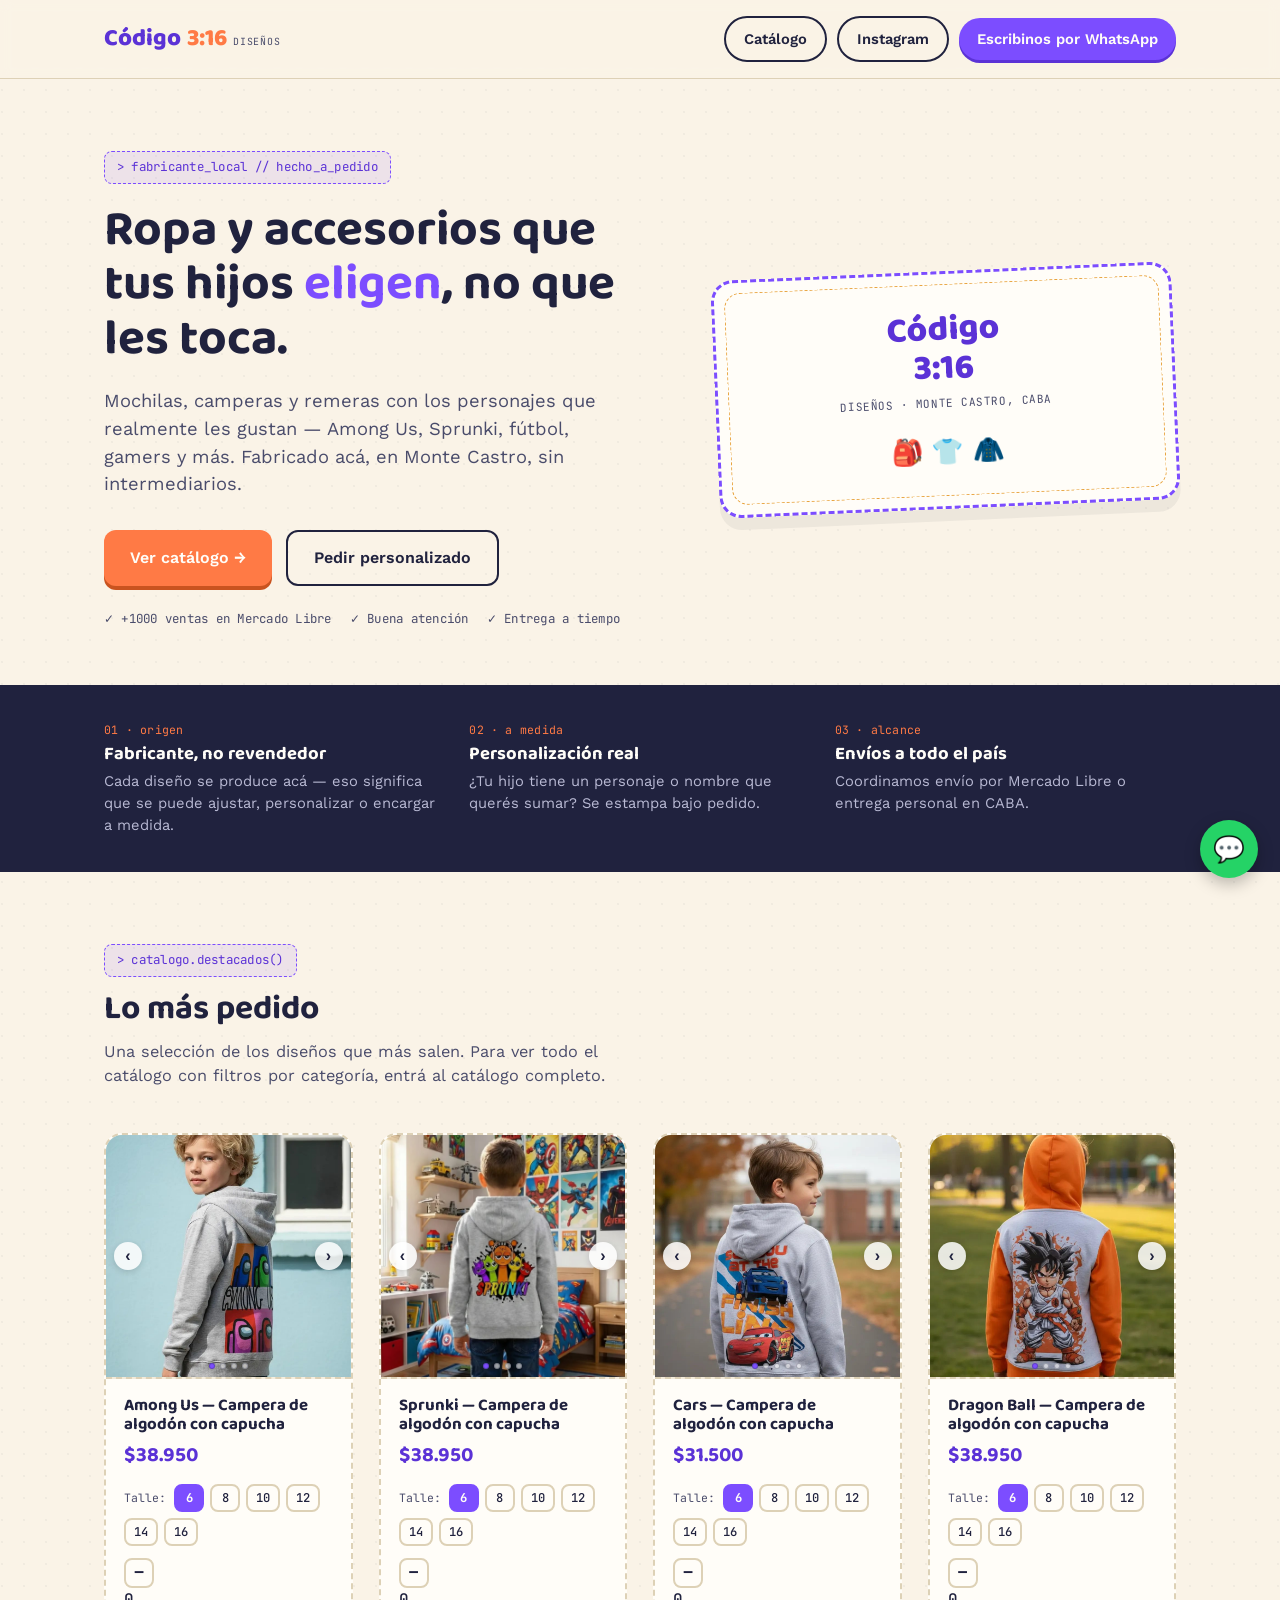
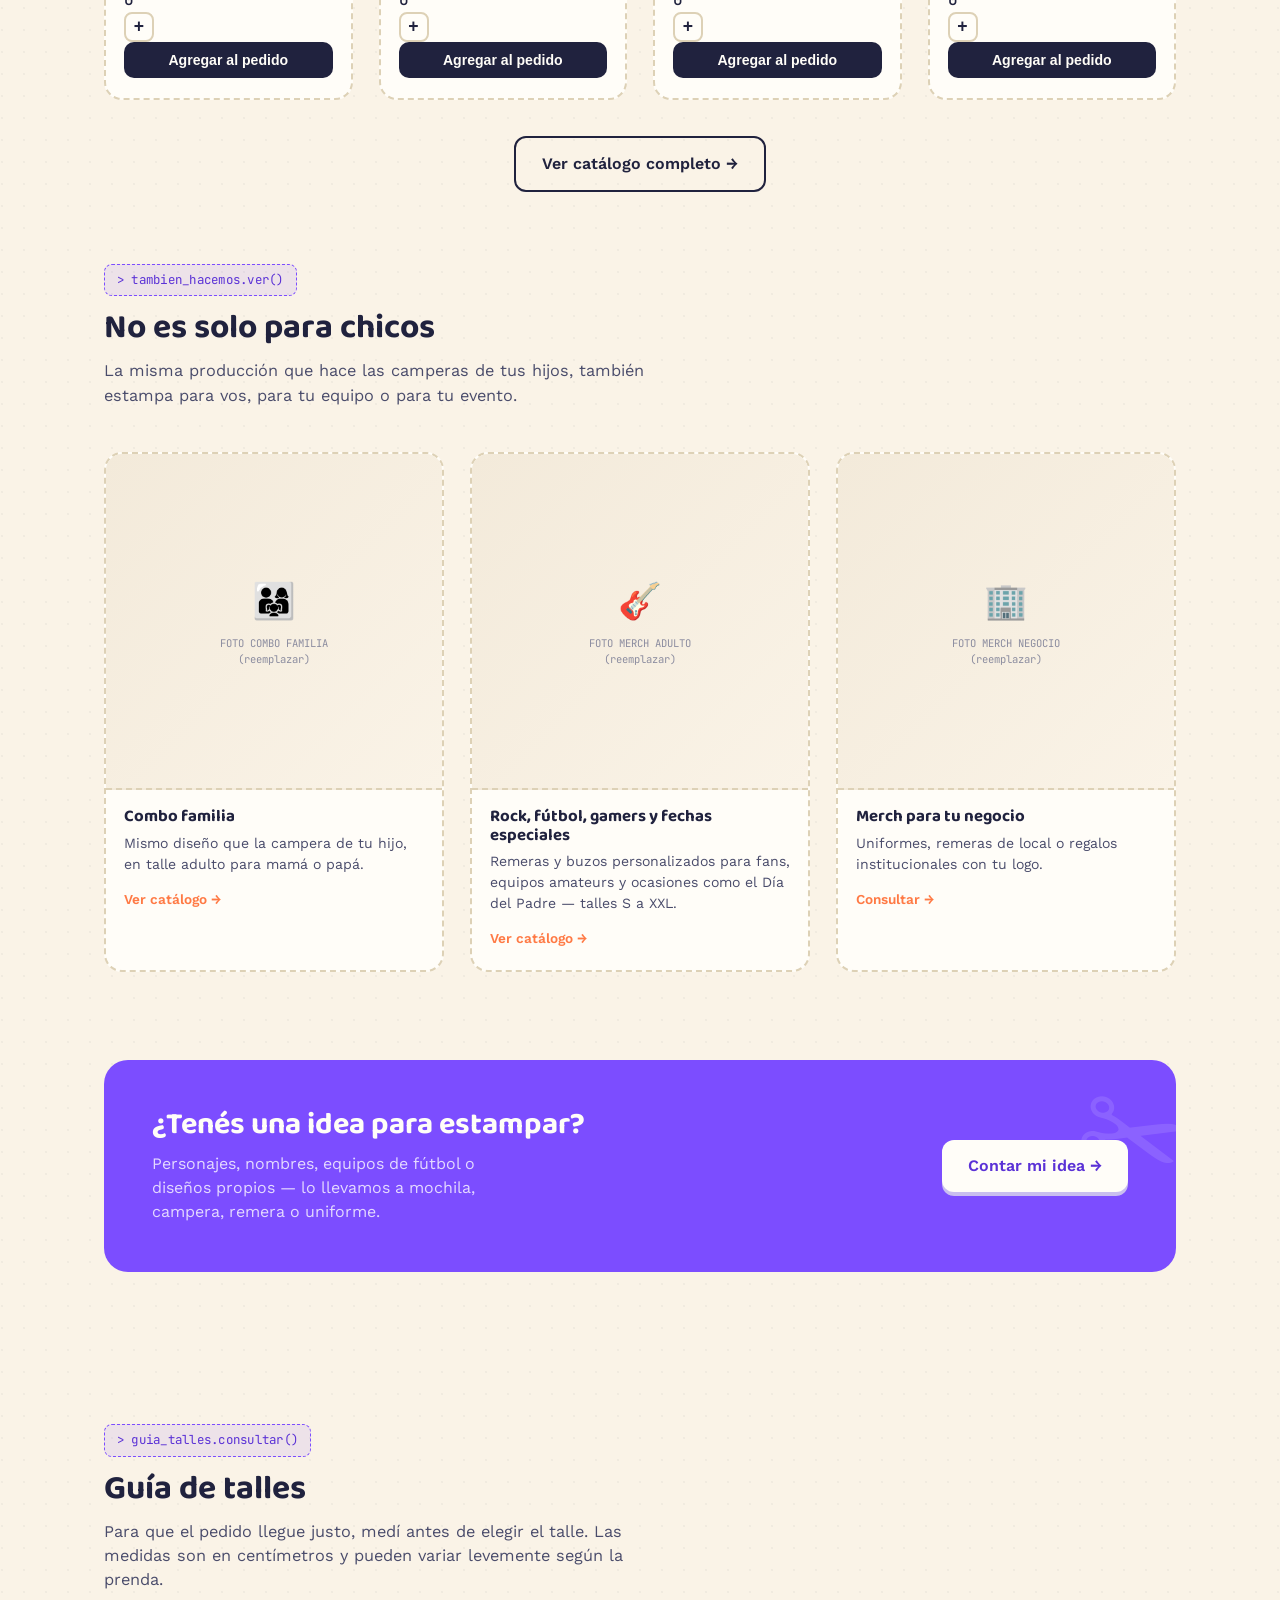
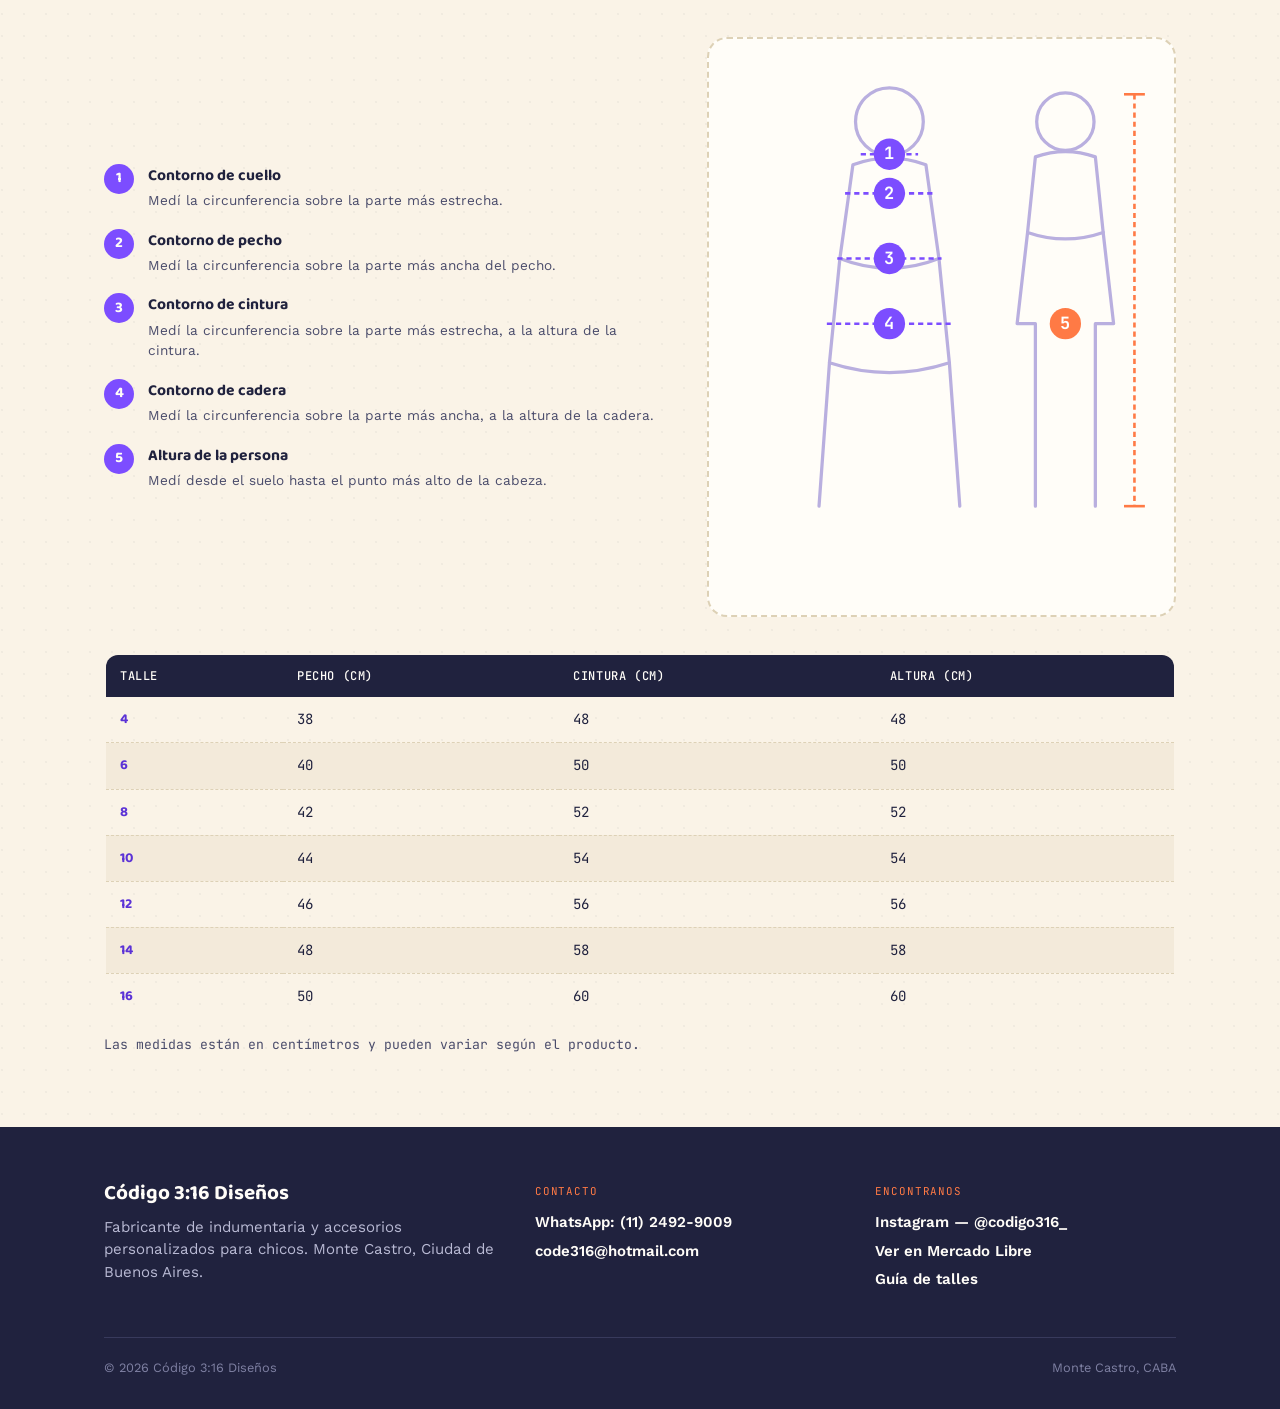
==== commit 83365965: "Add files via upload" ====
--- a/index.html
+++ b/index.html
@@ -105,7 +105,7 @@
         <div class="patch-body">
           <h3>Combo familia</h3>
           <p style="color:var(--ink-soft);font-size:0.88rem;margin-bottom:12px;">Mismo diseño que la campera de tu hijo, en talle adulto para mamá o papá.</p>
-          <a href="#contacto" class="patch-cta">Consultar →</a>
+          <a href="catalogo.html" class="patch-cta">Ver catálogo →</a>
         </div>
       </div>
 
@@ -115,9 +115,9 @@
           <span class="ph-label">FOTO MERCH ADULTO<br>(reemplazar)</span>
         </div>
         <div class="patch-body">
-          <h3>Rock, fútbol y gamers</h3>
-          <p style="color:var(--ink-soft);font-size:0.88rem;margin-bottom:12px;">Remeras y buzos personalizados para fans, equipos amateurs y eventos.</p>
-          <a href="#contacto" class="patch-cta">Consultar →</a>
+          <h3>Rock, fútbol, gamers y fechas especiales</h3>
+          <p style="color:var(--ink-soft);font-size:0.88rem;margin-bottom:12px;">Remeras y buzos personalizados para fans, equipos amateurs y ocasiones como el Día del Padre — talles S a XXL.</p>
+          <a href="catalogo.html" class="patch-cta">Ver catálogo →</a>
         </div>
       </div>
 
@@ -254,7 +254,7 @@
       <div>
         <span class="foot-label">Encontranos</span>
         <p><a class="link" href="https://www.instagram.com/codigo316_" target="_blank" rel="noopener">Instagram — @codigo316_</a></p>
-        <p><a class="link" href="https://www.mercadolibre.com.ar/pagina/code316?item_id=MLA2031436172&category_id=MLA109096&seller_id=107433334&client=recoview-selleritems&recos_listing=true" target="_blank" rel="noopener">Ver en Mercado Libre</a></p>
+        <p><a class="link" href="https://listado.mercadolibre.com.ar/pagina/code316/_NoIndex_True" target="_blank" rel="noopener">Ver en Mercado Libre</a></p>
         <p><a class="link" href="#talles">Guía de talles</a></p>
       </div>
     </div>
@@ -281,4 +281,4 @@
 </script>
 
 </body>
-</html>
+</html>
--- a/styles.css
+++ b/styles.css
@@ -643,3 +643,38 @@
 }
 .breadcrumb a{color:var(--violet-deep); font-weight:600;}
 .breadcrumb a:hover{text-decoration:underline;}
+
+/* ---------- SELECTOR DE TALLE EN LA TARJETA ---------- */
+.talla-row{
+  display:flex;
+  align-items:center;
+  flex-wrap:wrap;
+  gap:6px;
+  margin-bottom:12px;
+}
+.talla-label{
+  font-family:'JetBrains Mono', monospace;
+  font-size:0.72rem;
+  color:var(--ink-soft);
+  margin-right:2px;
+}
+.talla-chip{
+  min-width:30px;
+  padding:4px 8px;
+  border-radius:8px;
+  border:2px solid var(--line);
+  background:var(--white);
+  color:var(--ink);
+  font-family:'JetBrains Mono', monospace;
+  font-size:0.76rem;
+  font-weight:500;
+  cursor:pointer;
+  transition:all .15s ease;
+}
+.talla-chip:hover{border-color:var(--violet);}
+.talla-chip.active{
+  background:var(--violet);
+  border-color:var(--violet);
+  color:var(--white);
+  font-weight:700;
+}
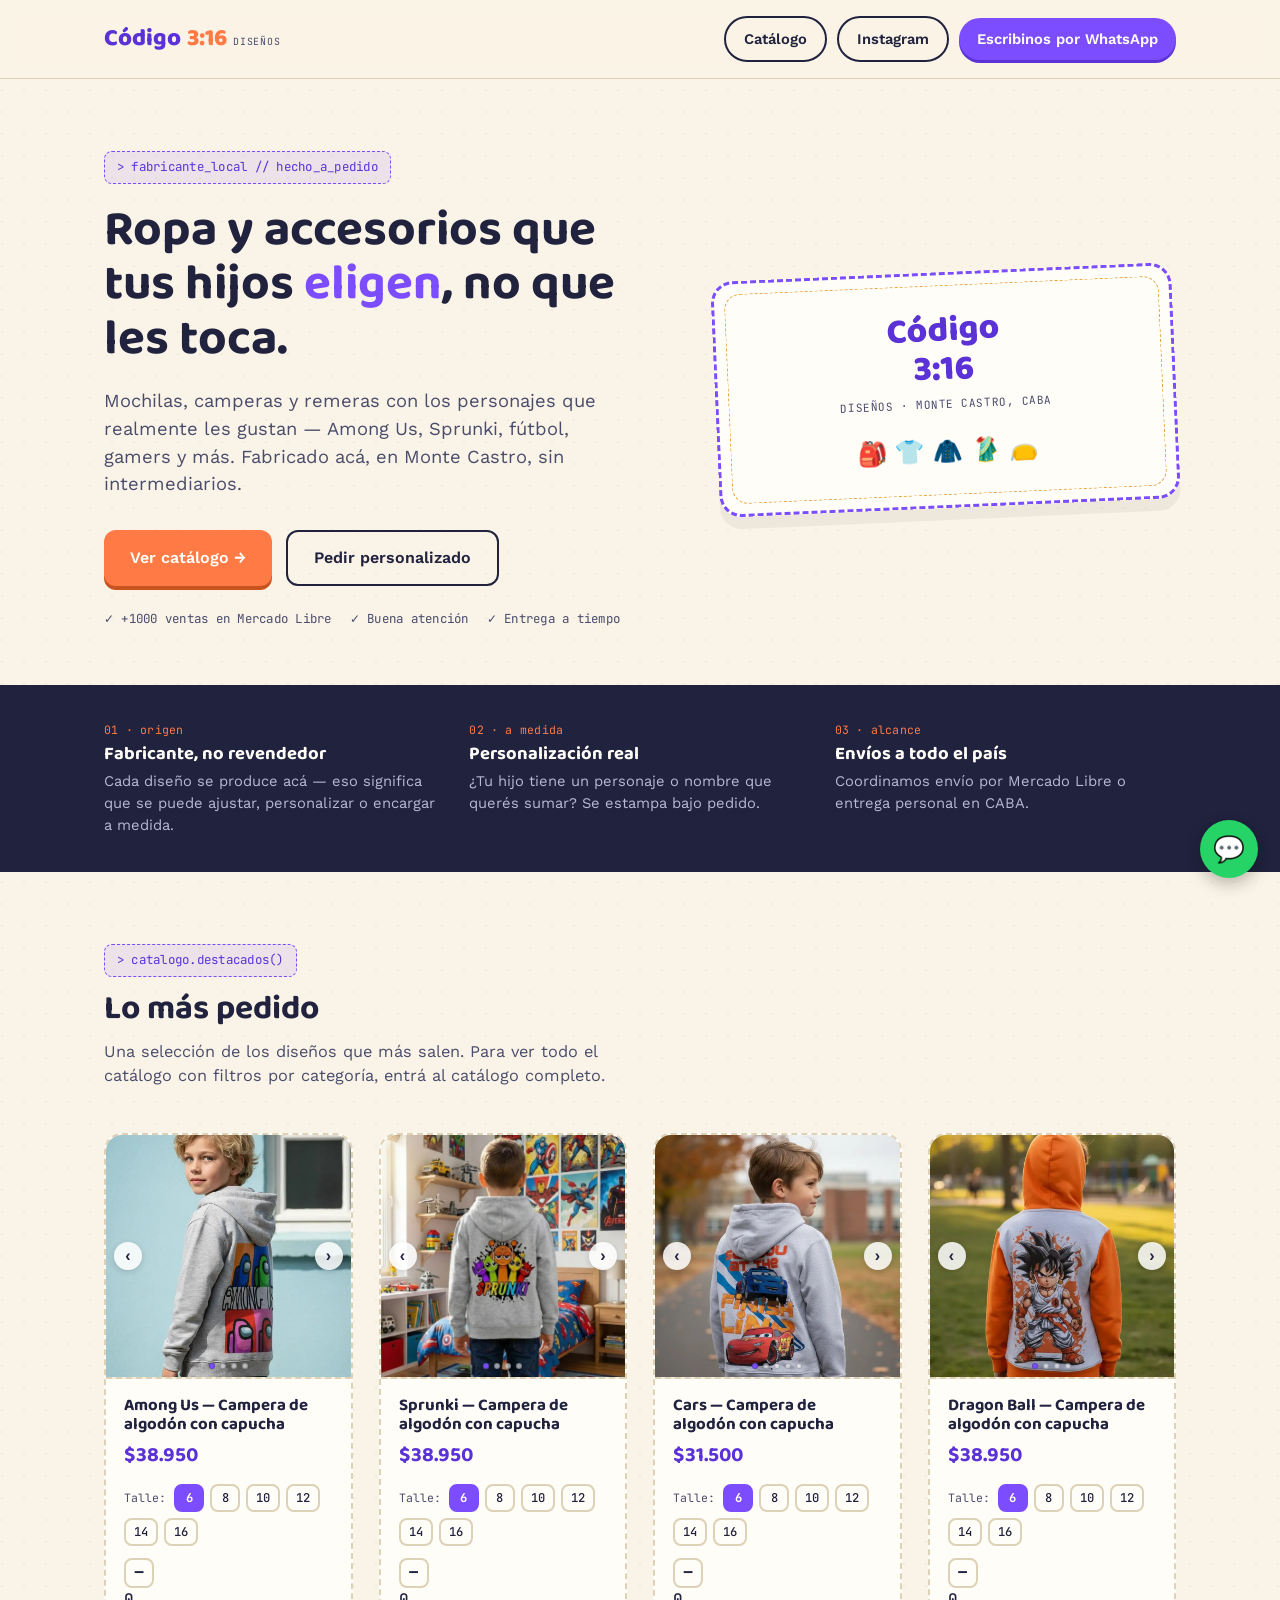
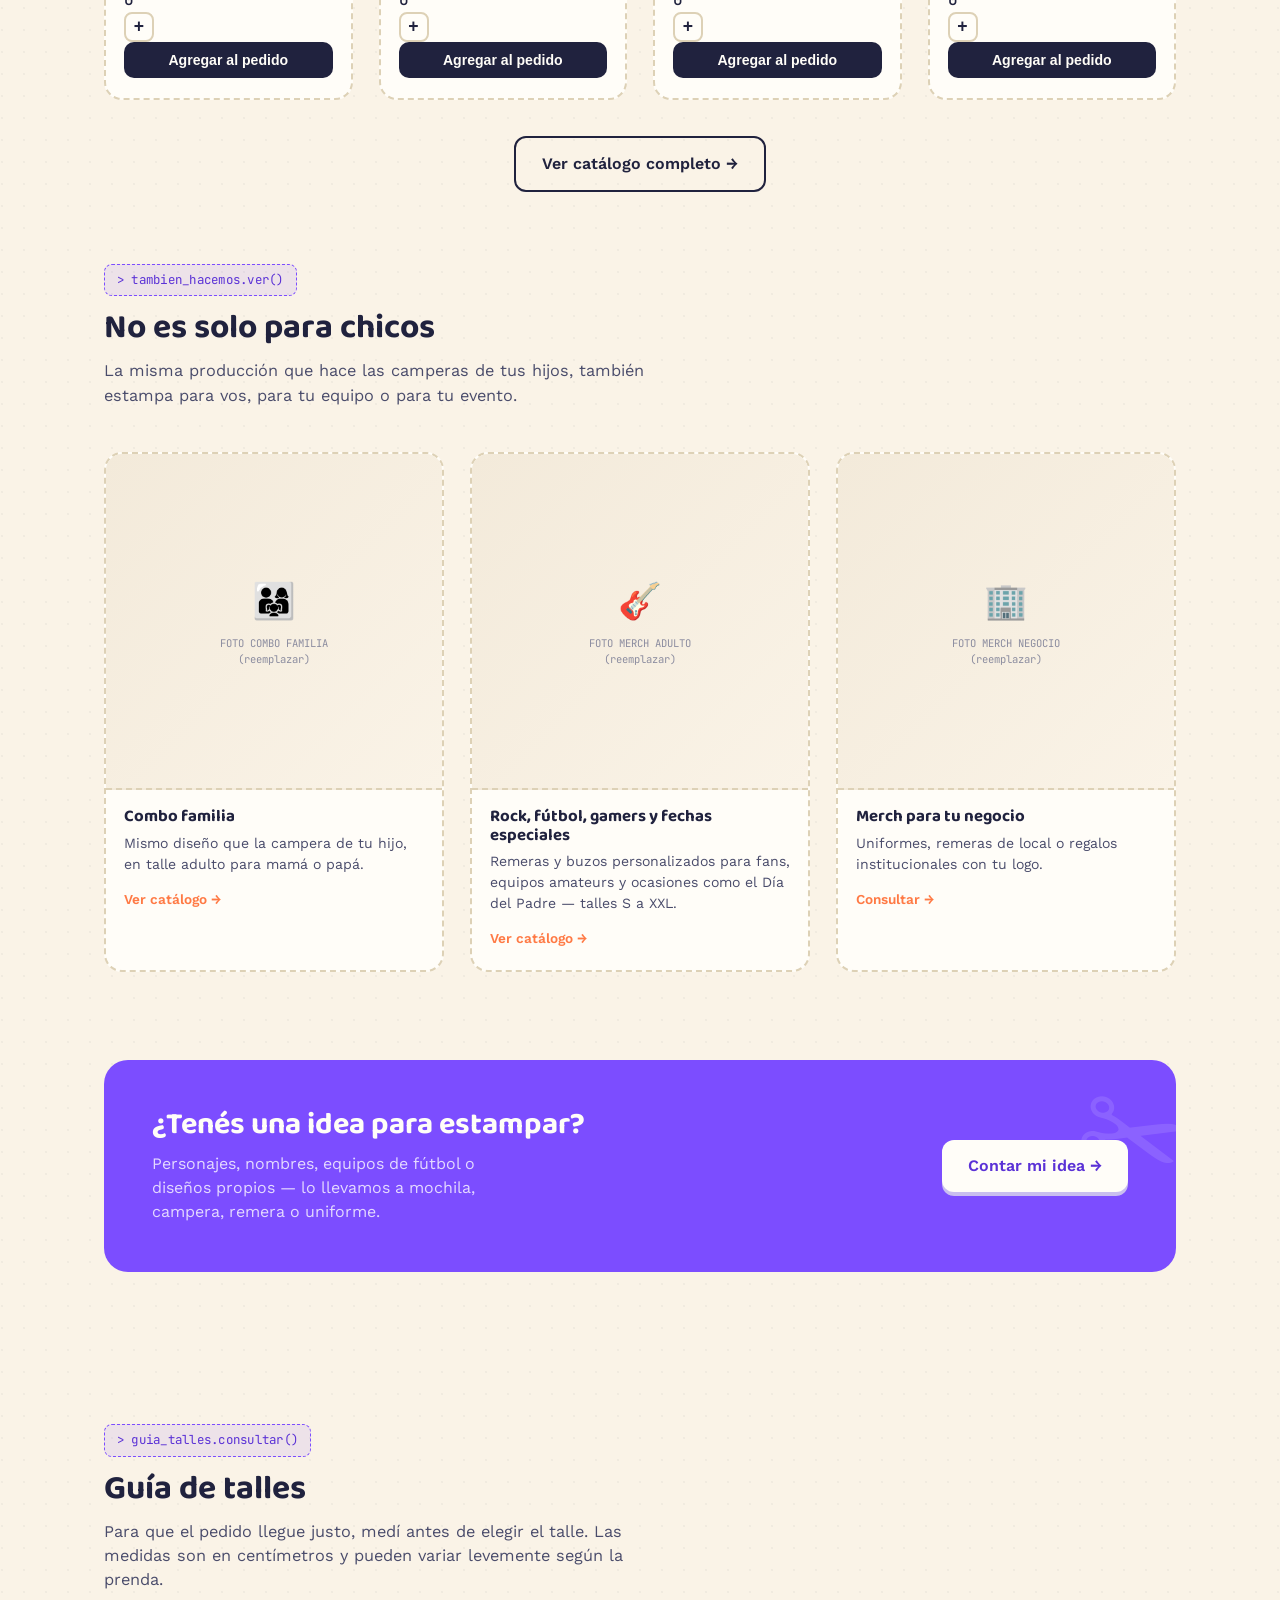
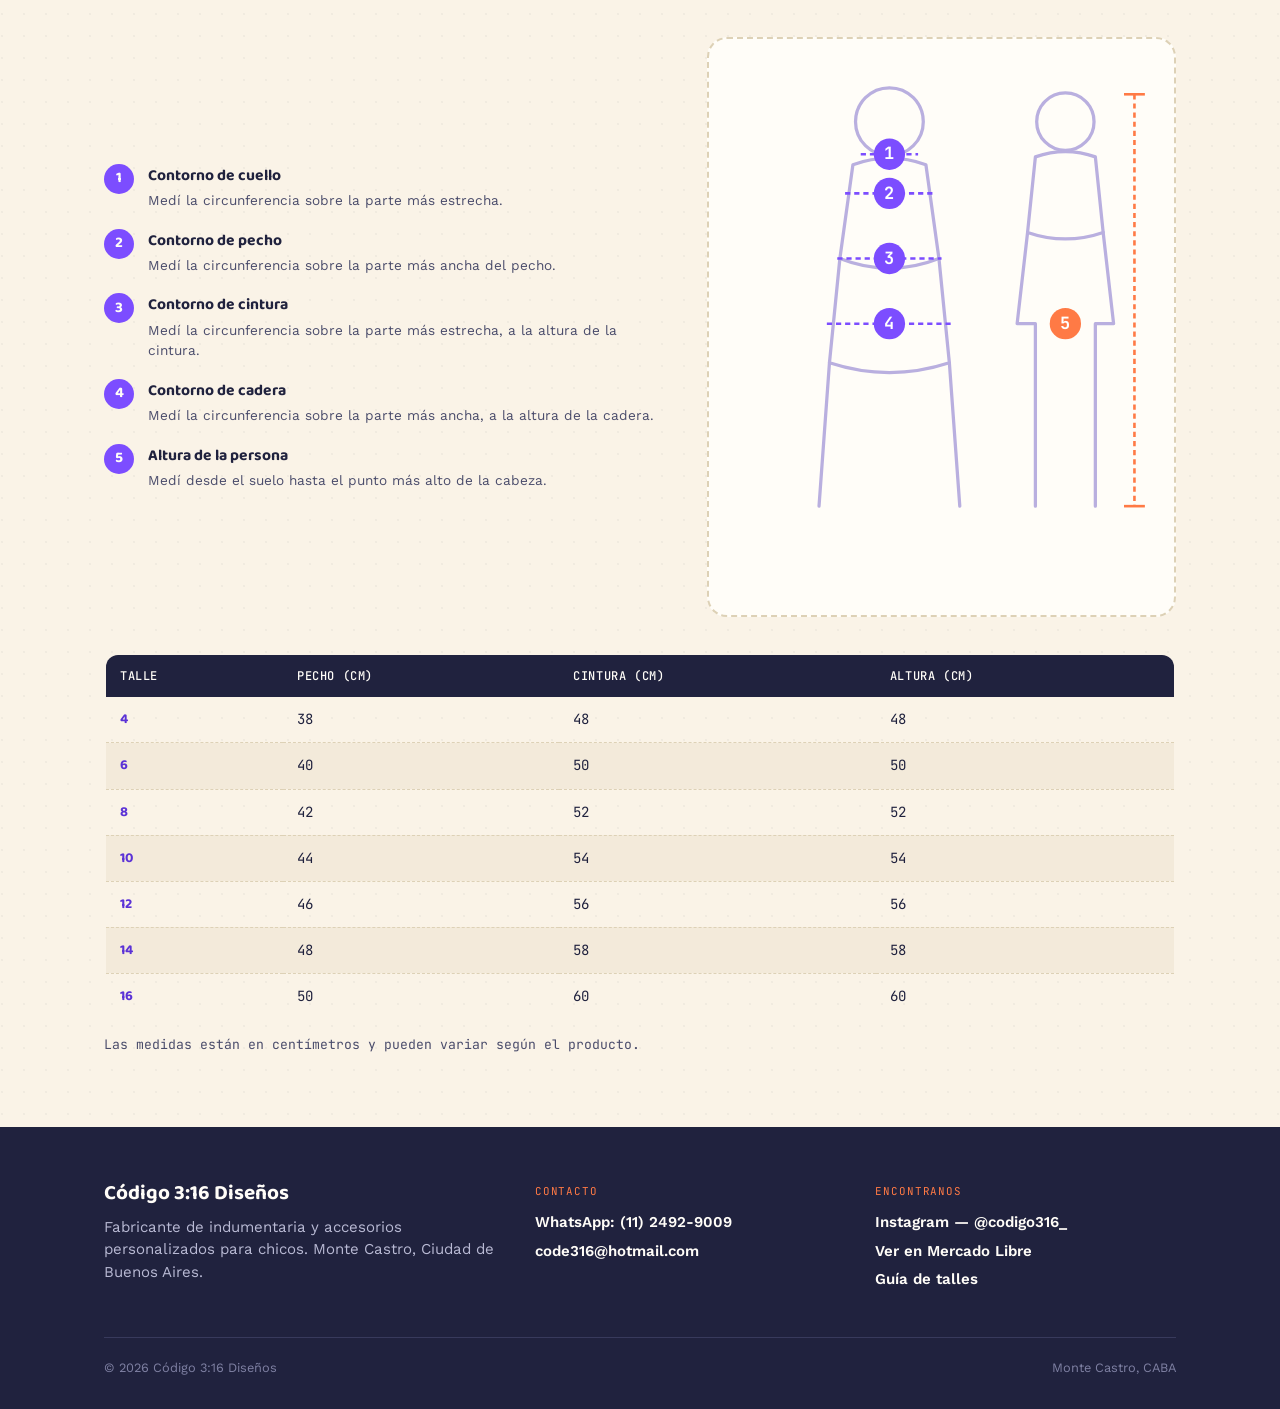
==== commit 1e2e82d8: "Add files via upload" ====
--- a/index.html
+++ b/index.html
@@ -45,7 +45,7 @@
         Código<br>3:16
         <small>DISEÑOS · MONTE CASTRO, CABA</small>
       </div>
-      <div class="icons">🎒 👕 🧥</div>
+      <div class="icons">🎒 👕 🧥 🥻 👝</div>
     </div>
   </div>
 </section>
--- a/styles.css
+++ b/styles.css
@@ -1,4 +1,4 @@
-  :root{
+:root{
     --canvas:#FAF3E7;
     --canvas-2:#F3EADA;
     --ink:#20223E;
@@ -180,8 +180,8 @@
     letter-spacing:0.05em;
   }
   .hero-patch .icons{
-    display:flex; justify-content:center; gap:14px;
-    margin-top:22px; font-size:1.6rem;
+    display:flex; justify-content:center; flex-wrap:wrap; gap:10px;
+    margin-top:22px; font-size:1.5rem;
   }
 
   /* ---------- DIFERENCIALES ---------- */
@@ -512,7 +512,10 @@
 
   /* ---------- CARRITO ---------- */
   .patch-qty{
-    display:flex; align-items:center; gap:10px;
+    display:flex;
+    flex-direction:row;
+    align-items:center;
+    gap:10px;
     margin-bottom:12px;
   }
   .qty-btn{
@@ -677,4 +680,4 @@
   border-color:var(--violet);
   color:var(--white);
   font-weight:700;
-}
+}
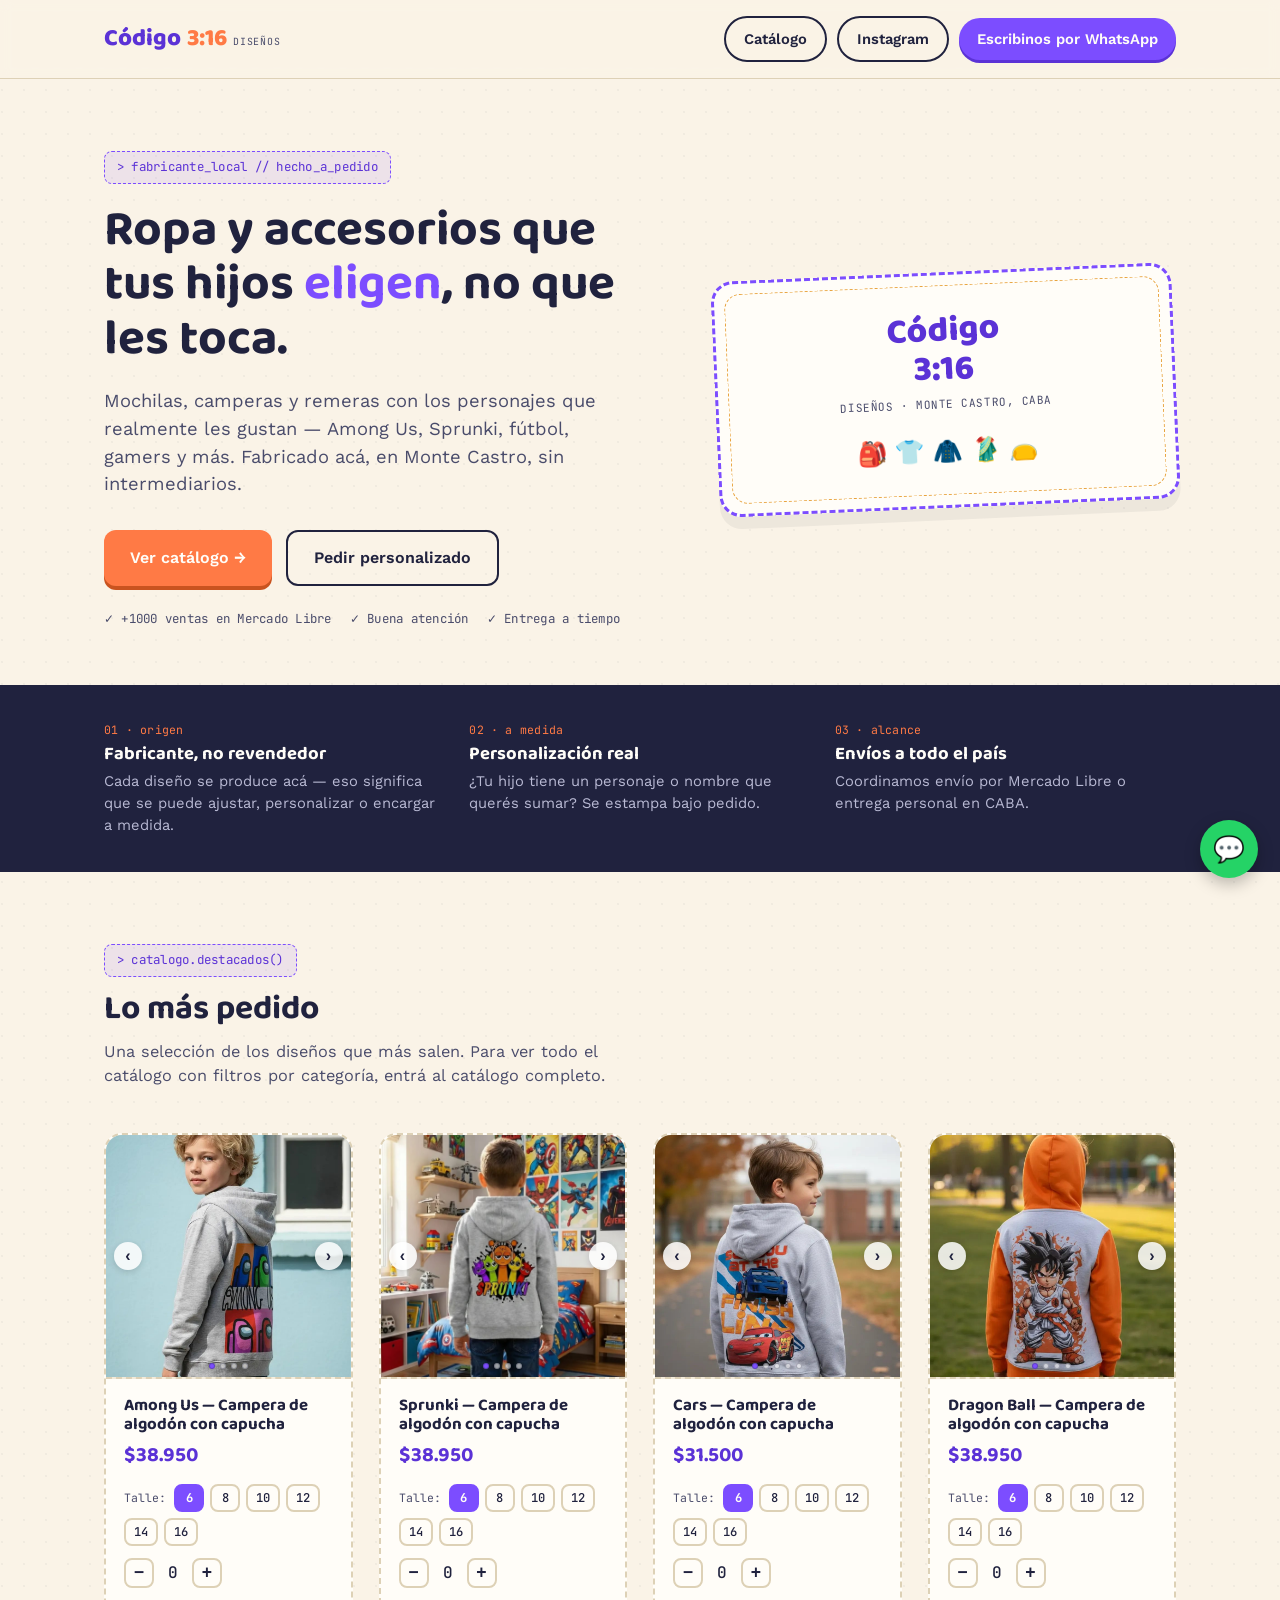
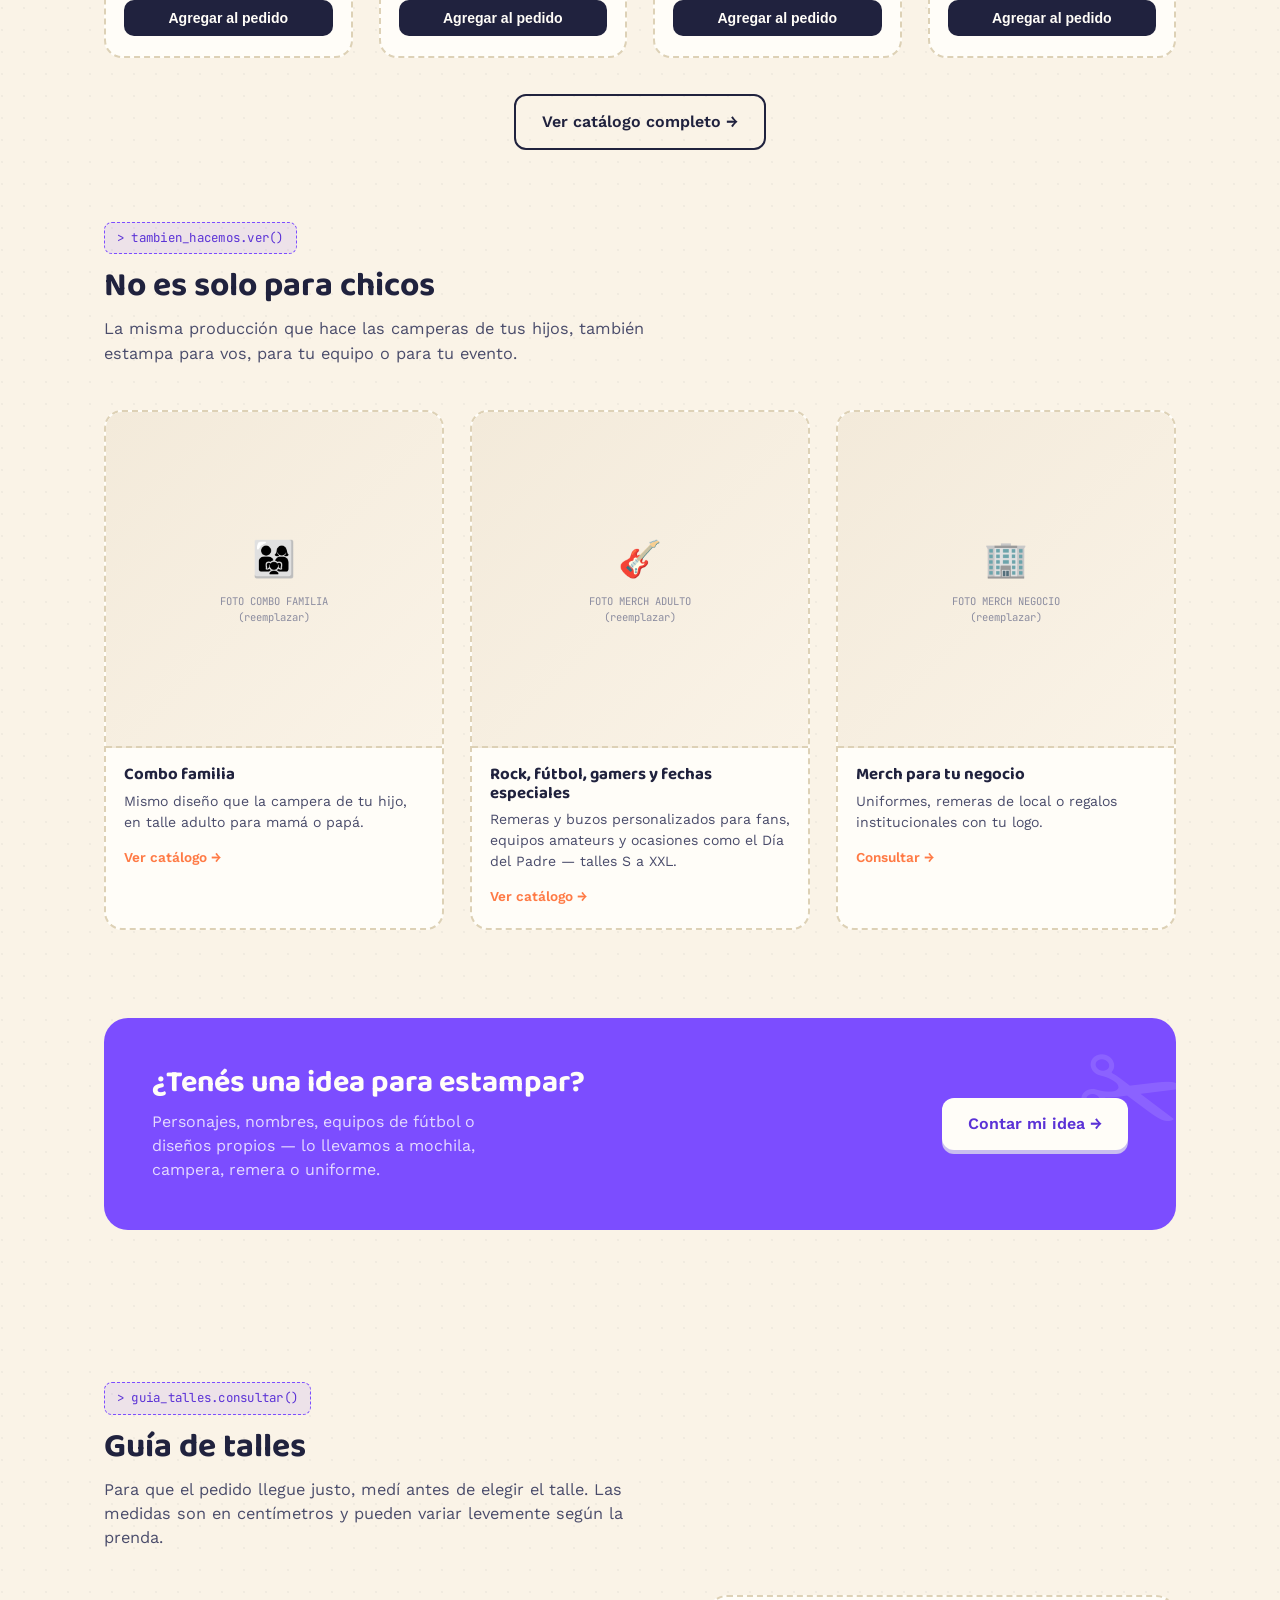
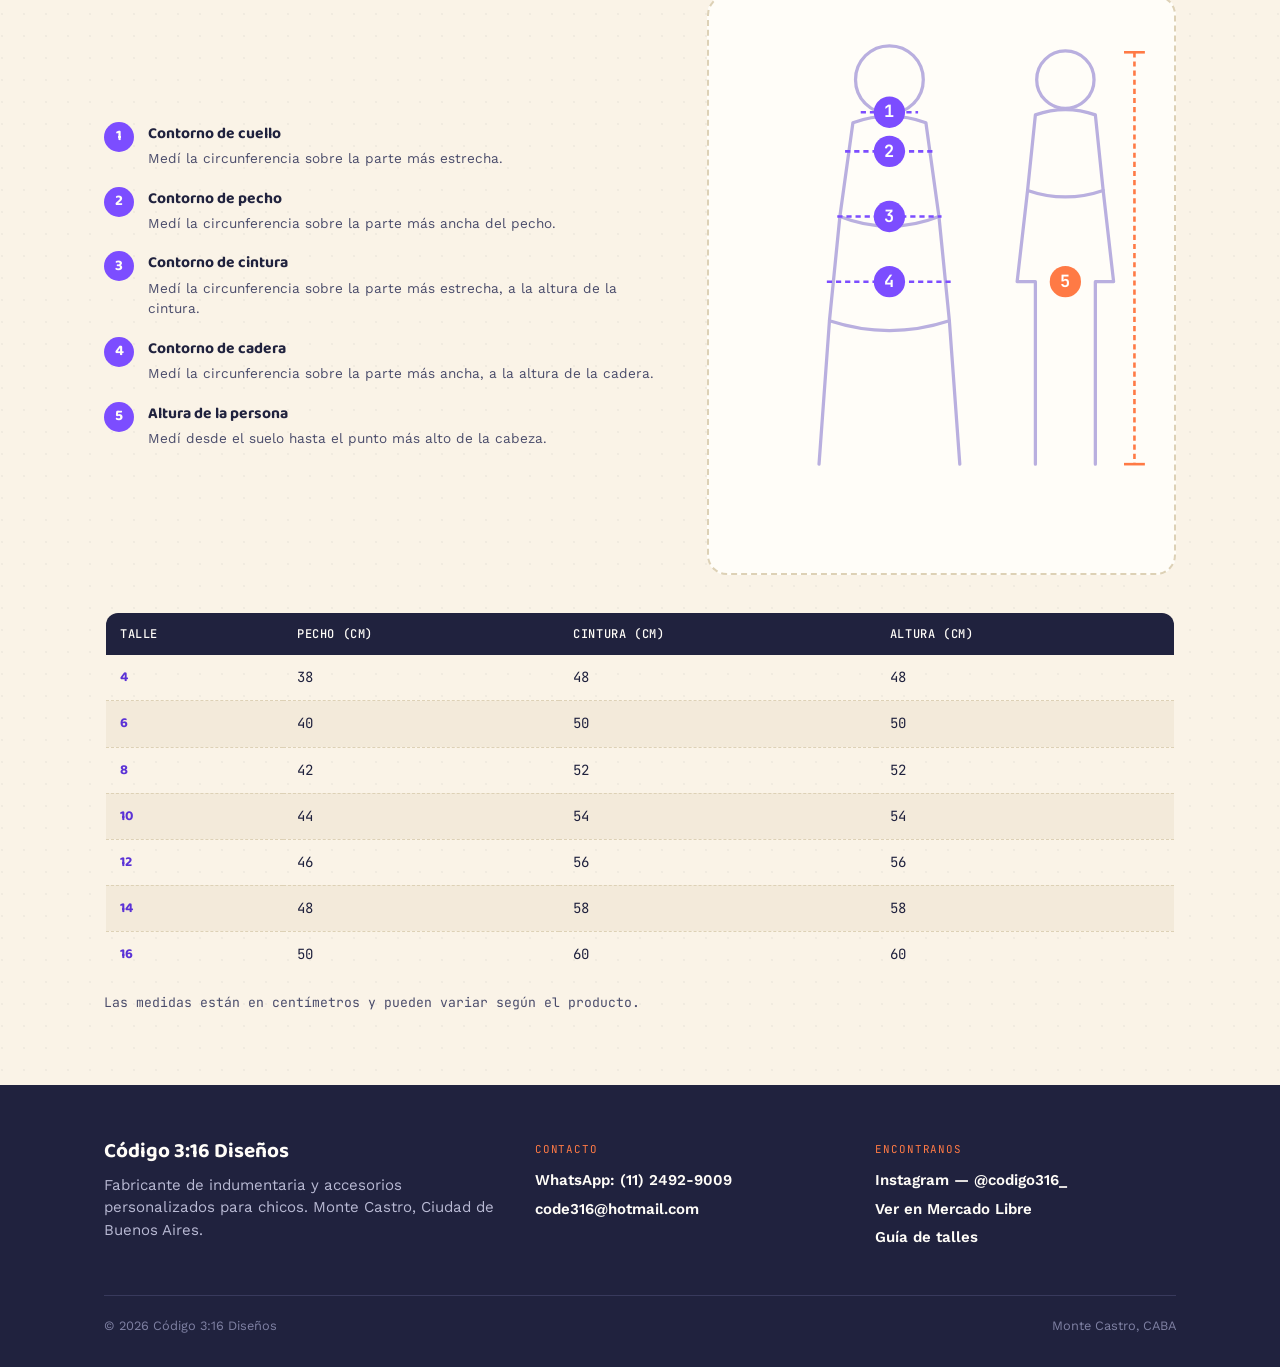
==== commit baa381fc: "Add files via upload" ====
--- a/index.html
+++ b/index.html
@@ -9,7 +9,7 @@
 <link rel="apple-touch-icon" sizes="180x180" href="favicon-180.png">
 <link rel="preconnect" href="https://fonts.googleapis.com">
 <link href="https://fonts.googleapis.com/css2?family=Baloo+2:wght@500;600;700;800&family=Work+Sans:wght@400;500;600&family=JetBrains+Mono:wght@400;500&display=swap" rel="stylesheet">
-<link rel="stylesheet" href="styles.css">
+<link rel="stylesheet" href="styles.css?v=2">
 </head>
 <body>
 
@@ -275,7 +275,7 @@
   </div>
 </div>
 
-<script src="catalogo.js"></script>
+<script src="catalogo.js?v=2"></script>
 <script>
   iniciarHome(4); // muestra los primeros 4 productos activos de la planilla como destacados
 </script>
--- a/styles.css
+++ b/styles.css
@@ -506,6 +506,8 @@
   @media (prefers-reduced-motion: reduce){
     *{transition:none !important;}
   }
+
+  :focus-visible{
     outline:3px solid var(--orange);
     outline-offset:2px;
   }
